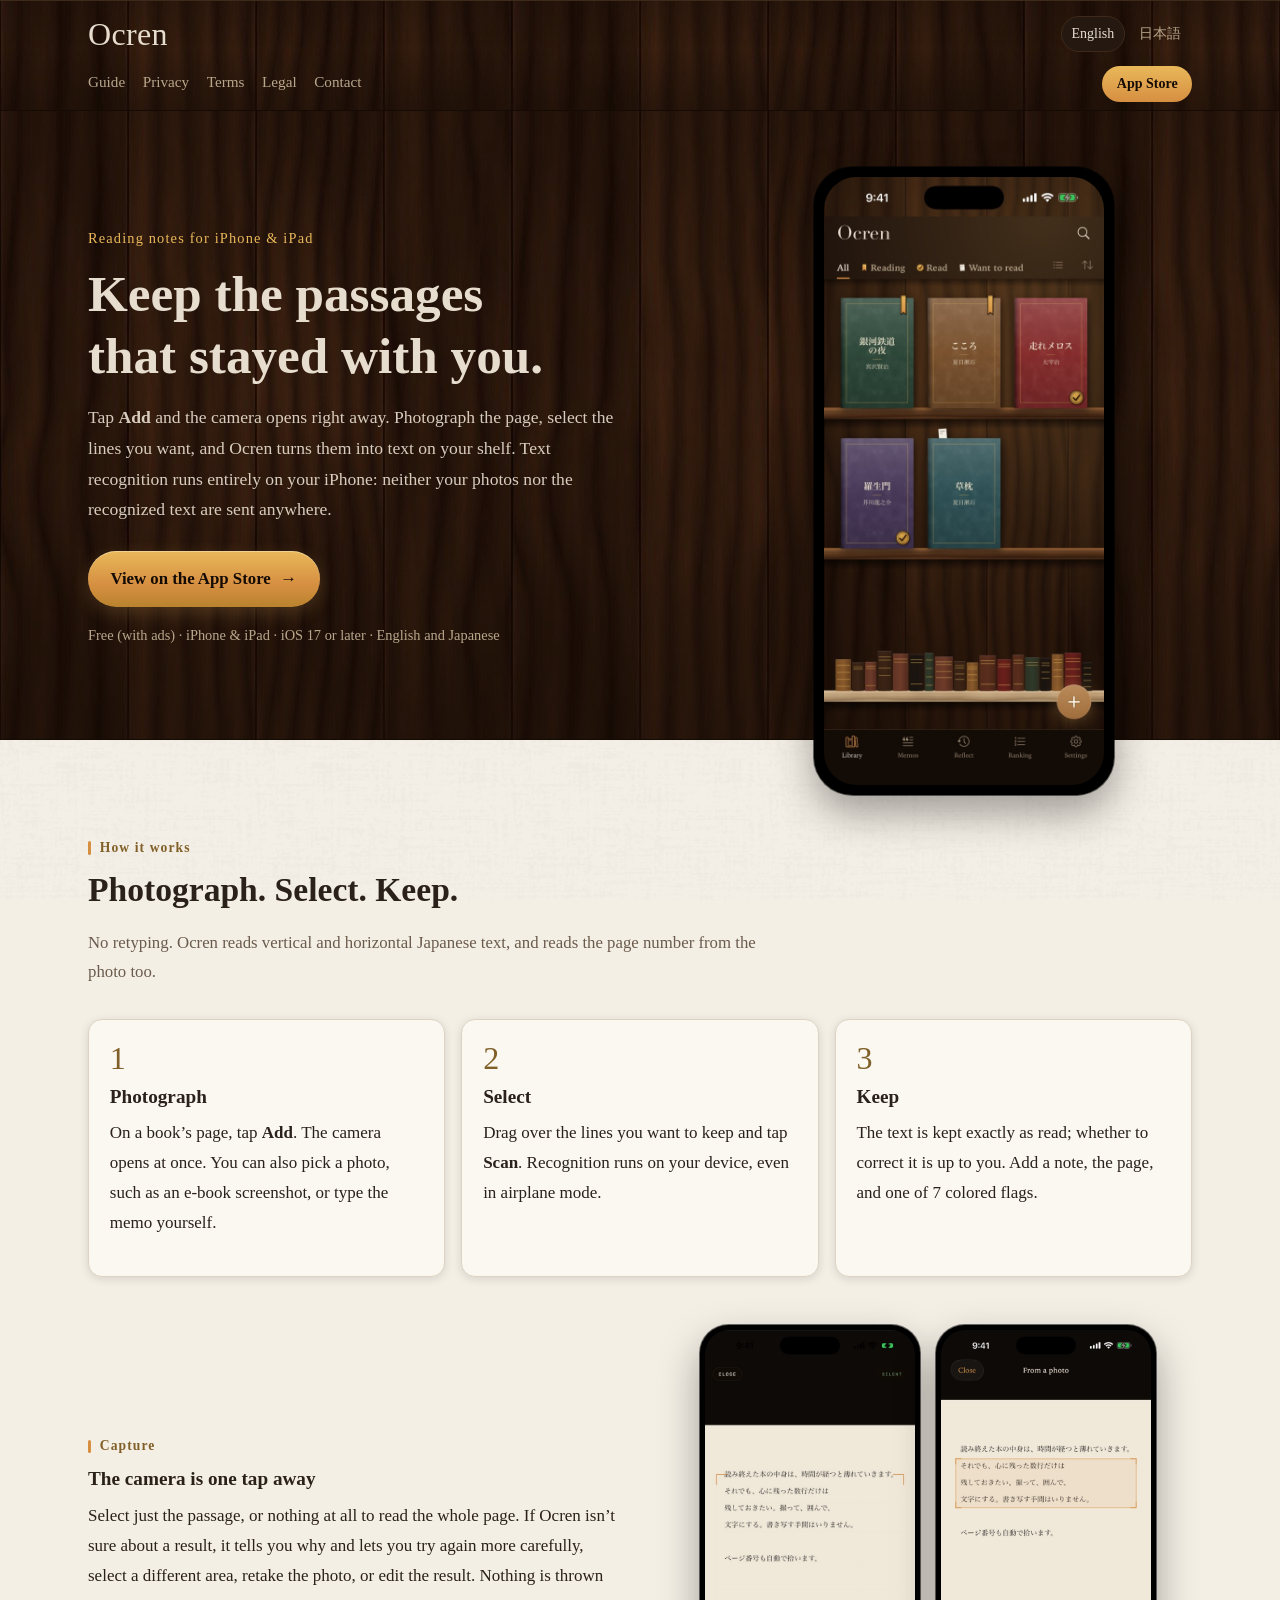
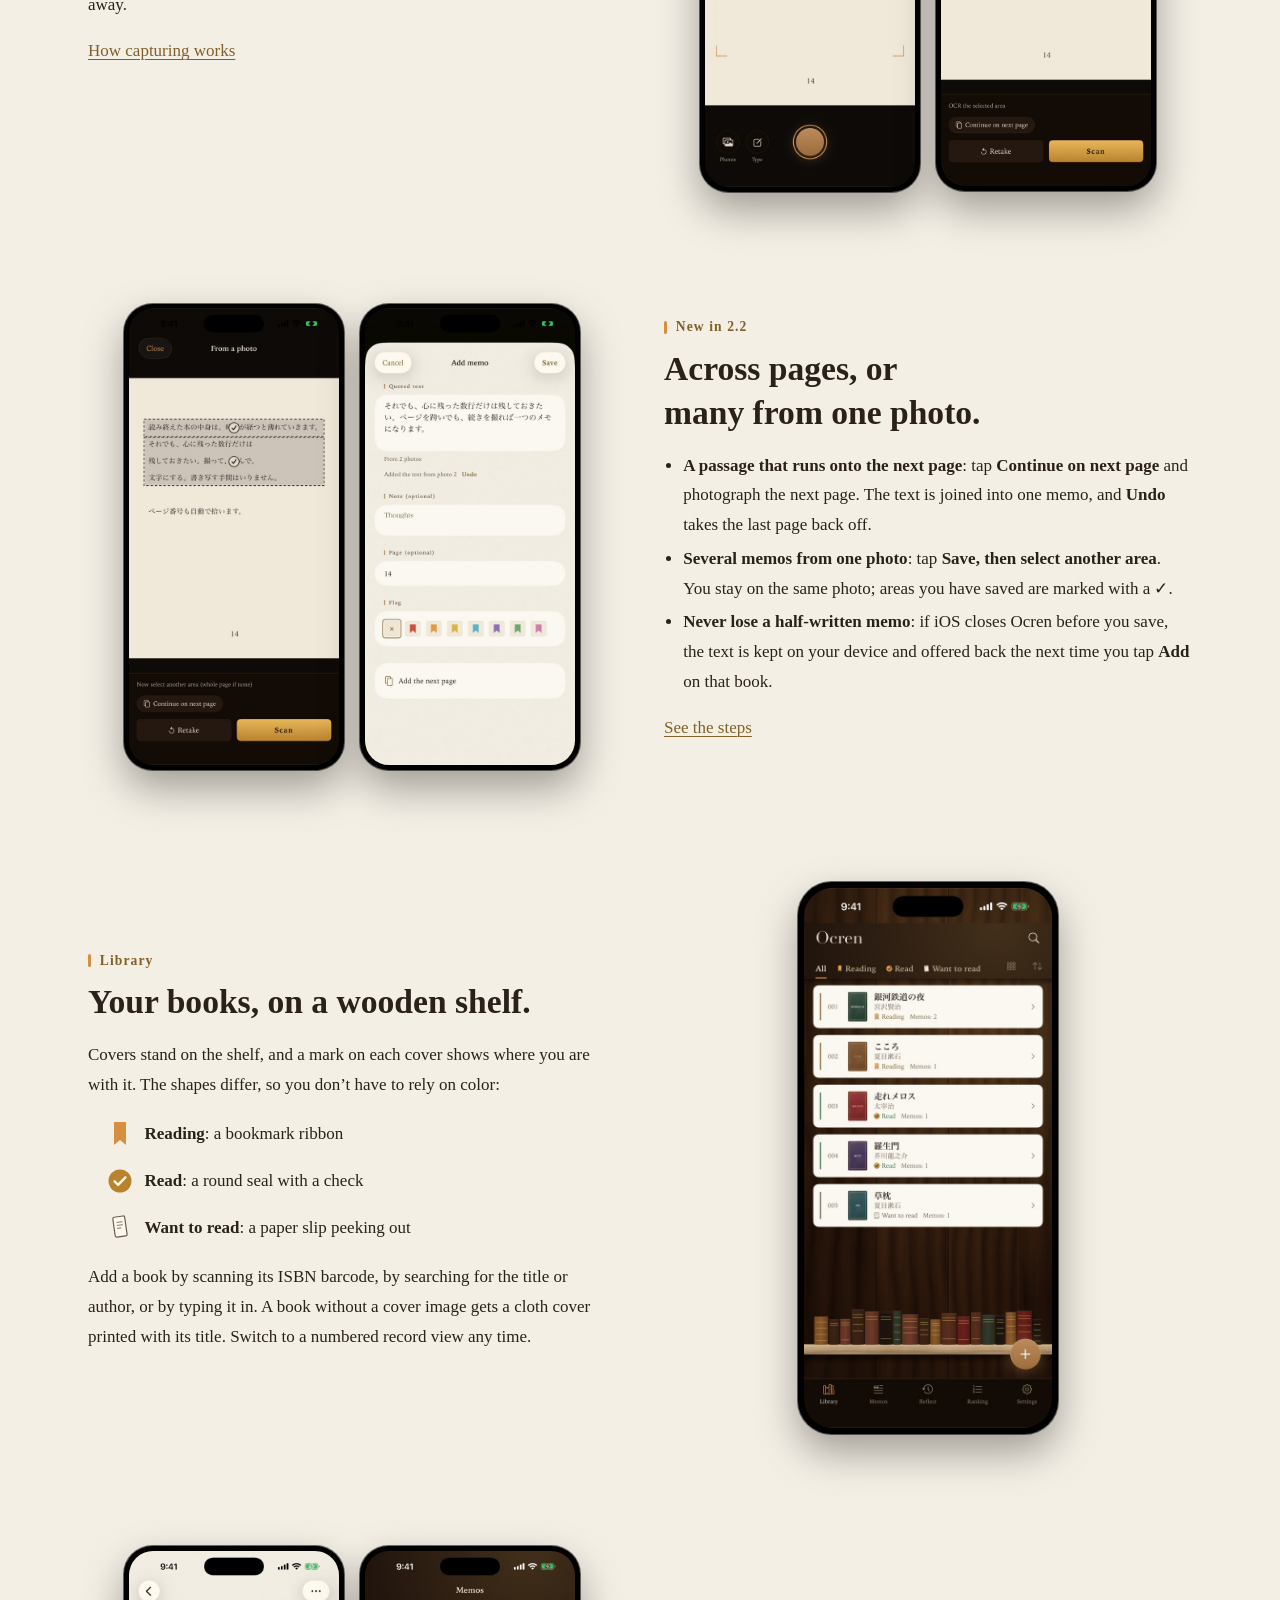
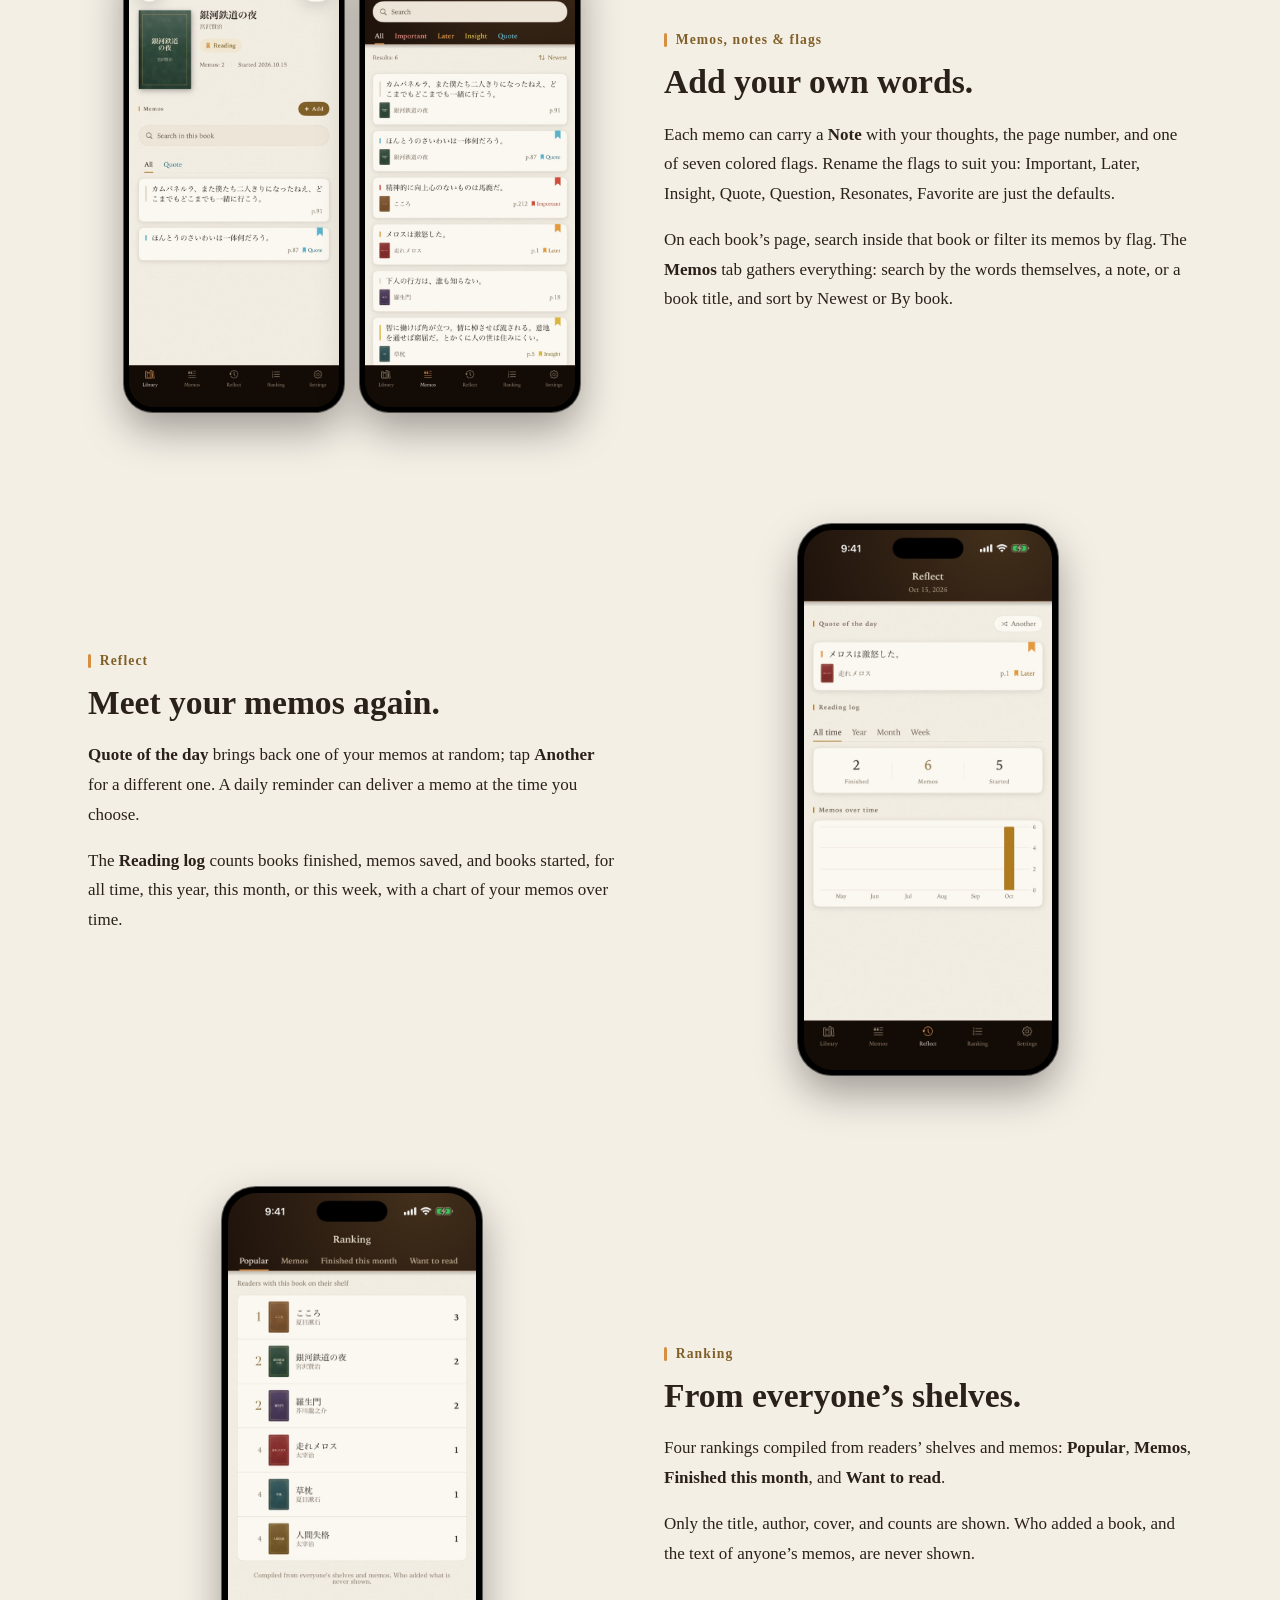
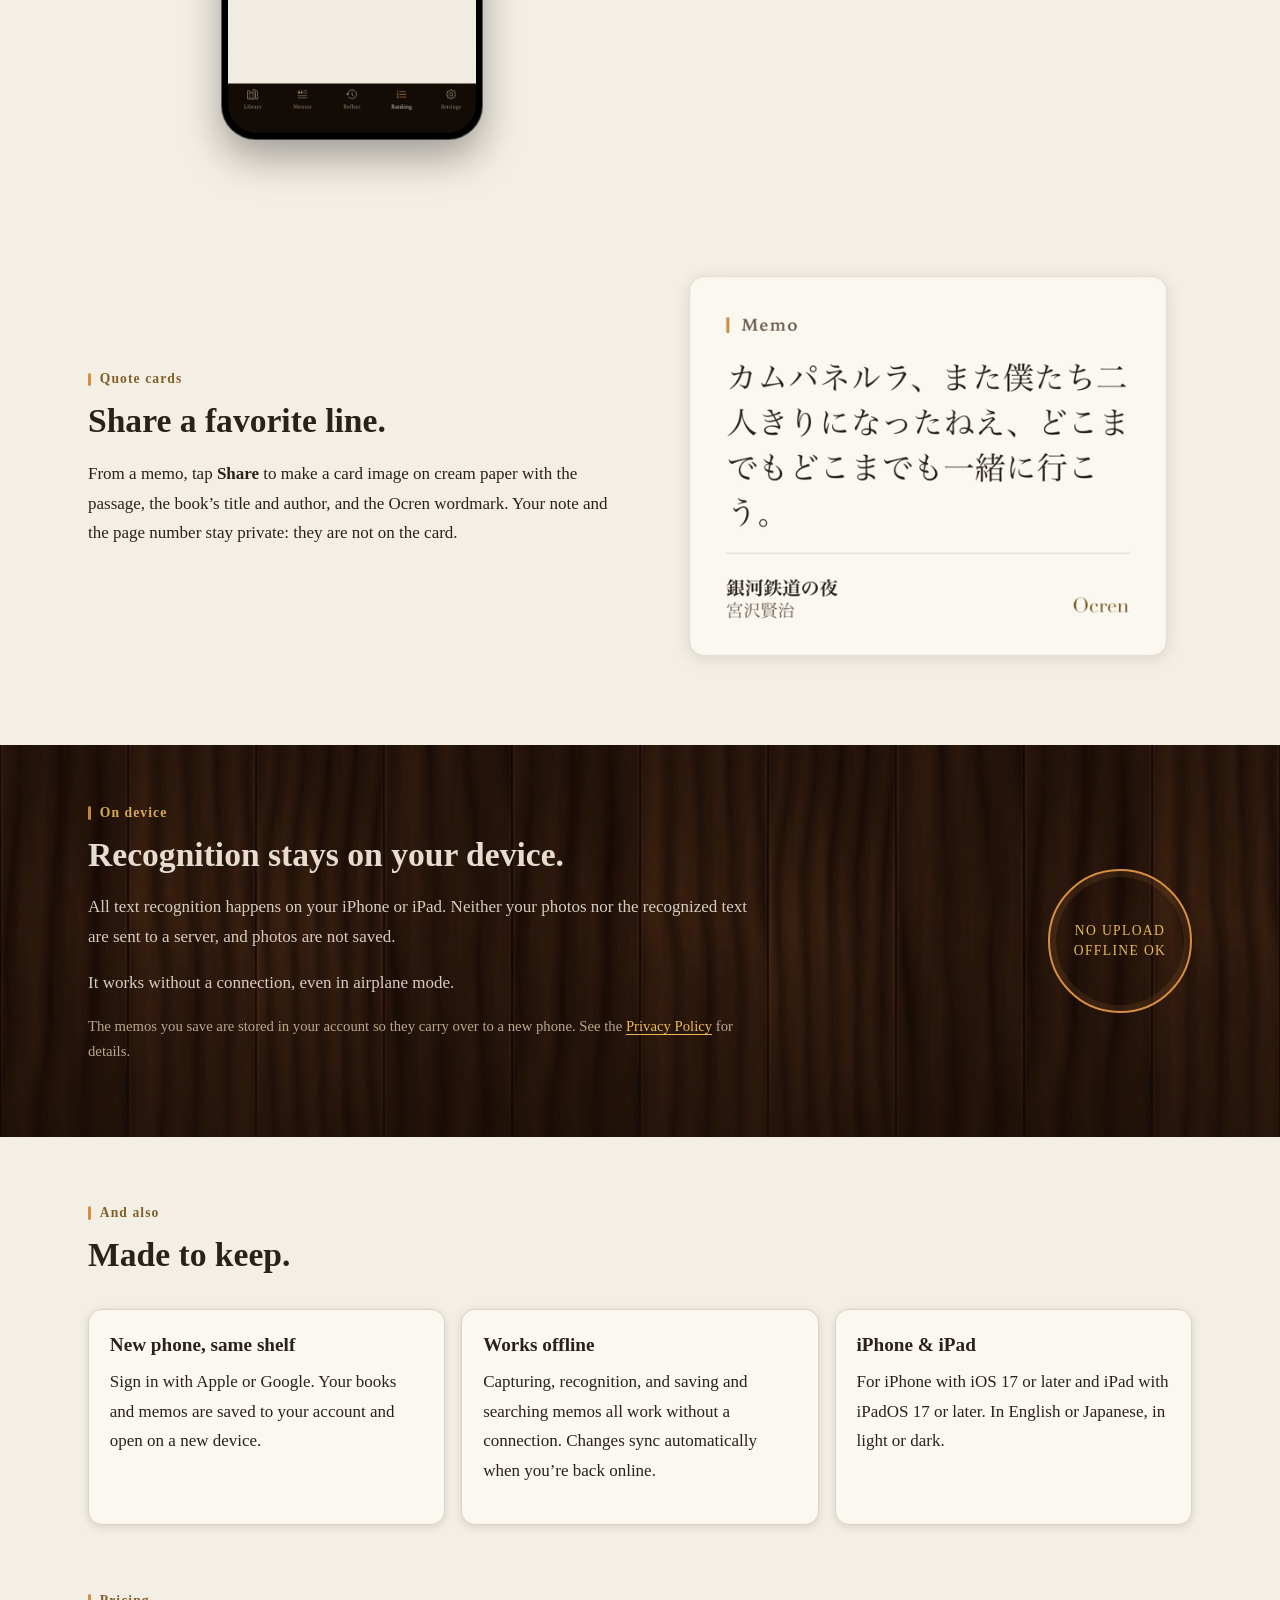
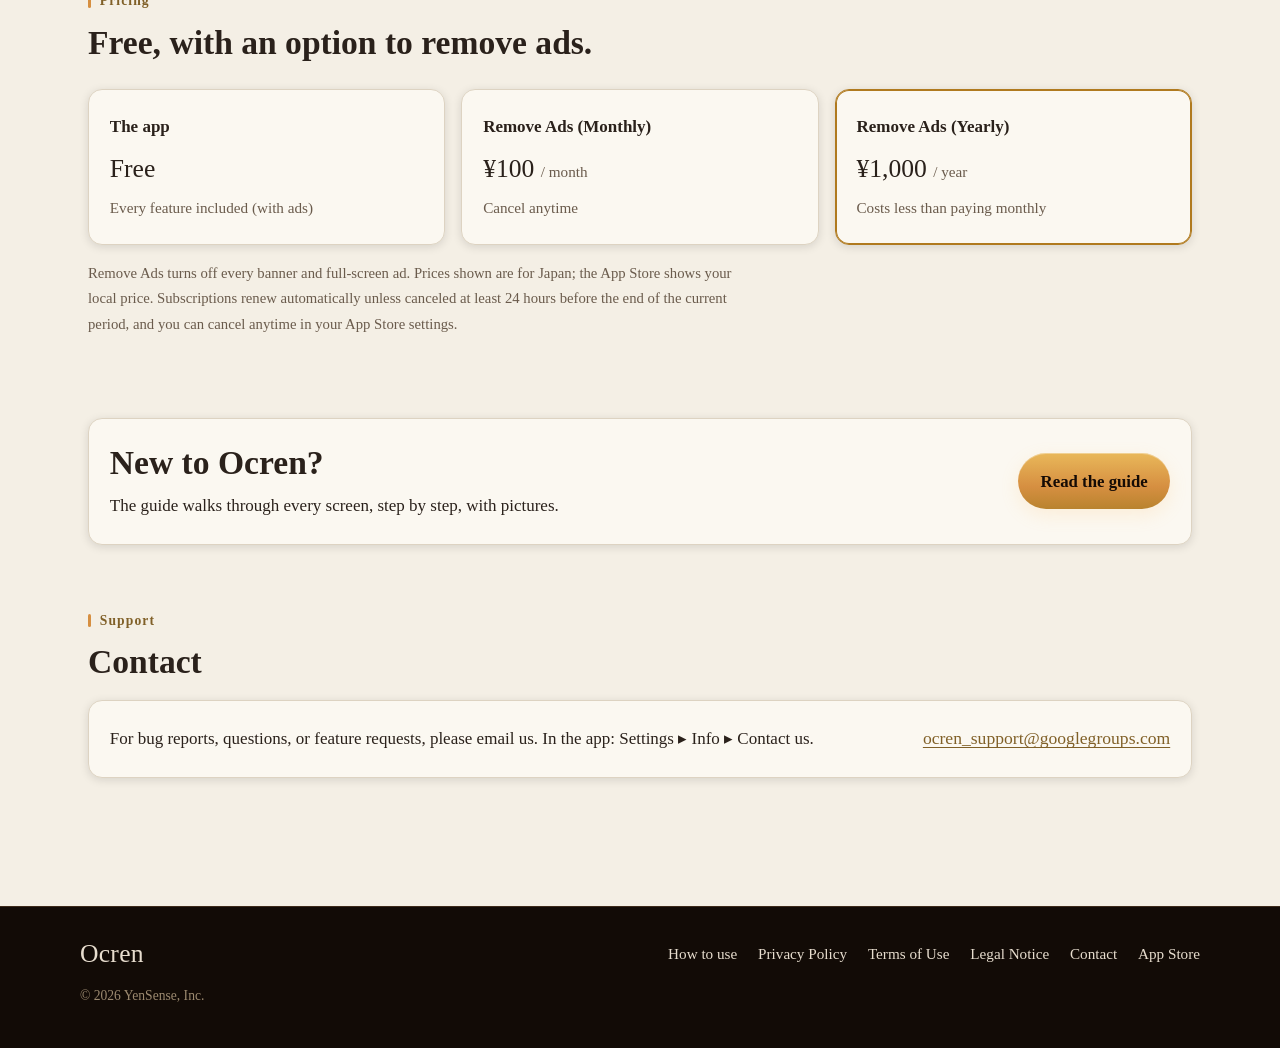
==== index.html @ bb21ee8e "Ocren のサポートサイト（ocren.info）を公開" ====
<!doctype html>
<html lang="en">
<head>
<meta charset="utf-8">
<meta name="viewport" content="width=device-width, initial-scale=1">
<title>Ocren — Keep the passages that stayed with you</title>
<meta name="description" content="Photograph a page and select the lines you want to keep. Ocren turns vertical or horizontal Japanese text into memos on your own wooden bookshelf. Text recognition runs entirely on your iPhone.">
<link rel="canonical" href="https://ocren.info/">
<link rel="alternate" hreflang="en" href="https://ocren.info/">
<link rel="alternate" hreflang="ja" href="https://ocren.info/ja/">
<link rel="alternate" hreflang="x-default" href="https://ocren.info/">
<meta name="theme-color" content="#1F130C">
<meta property="og:type" content="website">
<meta property="og:site_name" content="Ocren">
<meta property="og:title" content="Ocren — Keep the passages that stayed with you">
<meta property="og:description" content="Photograph a page and select the lines you want to keep. Ocren turns vertical or horizontal Japanese text into memos on your own wooden bookshelf. Text recognition runs entirely on your iPhone.">
<meta property="og:url" content="https://ocren.info/">
<meta property="og:image" content="https://ocren.info/assets/og-en.jpg">
<meta property="og:image:width" content="1200">
<meta property="og:image:height" content="630">
<meta property="og:image:alt" content="Ocren: a wooden bookshelf of books and a memo captured from a photographed page">
<meta property="og:locale" content="en_US">
<meta property="og:locale:alternate" content="ja_JP">
<meta name="twitter:card" content="summary_large_image">
<meta name="apple-itunes-app" content="app-id=6767999443">
<link rel="icon" href="favicon.ico" sizes="32x32">
<link rel="icon" href="assets/icon-192.png" type="image/png" sizes="192x192">
<link rel="apple-touch-icon" href="apple-touch-icon.png">
<link rel="stylesheet" href="assets/site.css">
</head>
<body>
<a class="skip" href="#main">Skip to content</a>
<header class="site-head wood">
  <div class="inner">
    <div class="head-row">
      <a class="wordmark" href="./" aria-current="page">Ocren</a>
      <nav class="lang" aria-label="Language"><a class="en" href="./" hreflang="en" lang="en" aria-current="page">English</a><a class="ja" href="ja/" hreflang="ja" lang="ja">日本語</a></nav>
    </div>
    <nav class="primary-nav" aria-label="Main">
      <ul><li><a href="guide/">Guide</a></li><li><a href="privacy/">Privacy</a></li><li><a href="terms/">Terms</a></li><li><a href="legal/">Legal</a></li><li><a href="#contact">Contact</a></li><li class="store-item"><a href="https://apps.apple.com/app/id6767999443">App Store</a></li></ul>
    </nav>
  </div>
</header>
<main id="main">
<section class="hero wood" aria-labelledby="hero-title">
  <div class="inner">
    <div>
      <p class="eyebrow">Reading notes for iPhone &amp; iPad</p>
      <h1 id="hero-title">Keep the passages that stayed with you.</h1>
      <p class="lead">Tap <strong>Add</strong> and the camera opens right away. Photograph the page, select the lines you want, and Ocren turns them into text on your shelf. Text recognition runs entirely on your iPhone: neither your photos nor the recognized text are sent anywhere.</p>
      <a class="btn-store" href="https://apps.apple.com/app/id6767999443">View on the App Store <span class="arrow" aria-hidden="true">&rarr;</span></a>
      <p class="meta">Free (with ads) · iPhone &amp; iPad · iOS 17 or later · English and Japanese</p>
    </div>
    <div class="visual"><div class="phone"><img src="img/en/library.jpg" width="600" height="1303" alt="The Library tab: book covers standing on a wooden shelf, each with a mark for Reading, Read, or Want to read" decoding="async"></div></div>
  </div>
</section>

<section class="section" aria-labelledby="how">
  <p class="heading-label">How it works</p>
  <h2 id="how">Photograph. Select. Keep.</h2>
  <p class="intro">No retyping. Ocren reads vertical and horizontal Japanese text, and reads the page number from the photo too.</p>
  <ol class="steps">
    <li class="card"><p class="num" aria-hidden="true">1</p><h3>Photograph</h3><p>On a book’s page, tap <strong>Add</strong>. The camera opens at once. You can also pick a photo, such as an e-book screenshot, or type the memo yourself.</p></li>
    <li class="card"><p class="num" aria-hidden="true">2</p><h3>Select</h3><p>Drag over the lines you want to keep and tap <strong>Scan</strong>. Recognition runs on your device, even in airplane mode.</p></li>
    <li class="card"><p class="num" aria-hidden="true">3</p><h3>Keep</h3><p>The text is kept exactly as read; whether to correct it is up to you. Add a note, the page, and one of 7 colored flags.</p></li>
  </ol>
  <div class="feature">
    <div class="text">
      <p class="heading-label">Capture</p>
      <h3>The camera is one tap away</h3>
      <p>Select just the passage, or nothing at all to read the whole page. If Ocren isn’t sure about a result, it tells you why and lets you try again more carefully, select a different area, retake the photo, or edit the result. Nothing is thrown away.</p>
      <p><a href="guide/#capture">How capturing works</a></p>
    </div>
    <div class="figure pair"><figure><div class="phone"><img src="img/en/camera.jpg" width="520" height="1130" alt="The camera screen with a book page in the viewfinder, and the Photos and Type buttons next to the shutter" loading="lazy" decoding="async"></div></figure><figure><div class="phone"><img src="img/en/capture.jpg" width="600" height="1303" alt="The selection screen: three lines of the page are framed, with Continue on next page, Retake, and Scan below" loading="lazy" decoding="async"></div></figure></div>
  </div>
</section>

<section class="section" aria-labelledby="new22">
  <div class="feature flip">
    <div class="text">
      <p class="heading-label">New in 2.2</p>
      <h2 id="new22">Across pages, or many from one photo.</h2>
      <ul>
        <li><strong>A passage that runs onto the next page</strong>: tap <strong>Continue on next page</strong> and photograph the next page. The text is joined into one memo, and <strong>Undo</strong> takes the last page back off.</li>
        <li><strong>Several memos from one photo</strong>: tap <strong>Save, then select another area</strong>. You stay on the same photo; areas you have saved are marked with a ✓.</li>
        <li><strong>Never lose a half-written memo</strong>: if iOS closes Ocren before you save, the text is kept on your device and offered back the next time you tap <strong>Add</strong> on that book.</li>
      </ul>
      <p><a href="guide/#next-page">See the steps</a></p>
    </div>
    <div class="figure pair"><figure><div class="phone"><img src="img/en/saved.jpg" width="520" height="1130" alt="The same photo after saving two memos: each saved area has a dotted frame and a check mark" loading="lazy" decoding="async"></div></figure><figure><div class="phone"><img src="img/en/pages.jpg" width="520" height="1130" alt="The memo form after adding a second page: From 2 photos, Added the text from photo 2, Undo" loading="lazy" decoding="async"></div></figure></div>
  </div>
</section>

<section class="section" aria-labelledby="shelf">
  <div class="feature">
    <div class="text">
      <p class="heading-label">Library</p>
      <h2 id="shelf">Your books, on a wooden shelf.</h2>
      <p>Covers stand on the shelf, and a mark on each cover shows where you are with it. The shapes differ, so you don’t have to rely on color:</p>
      <ul class="marks">
        <li><svg class="mark" viewBox="0 0 20 26" aria-hidden="true"><path d="M4 1h12v23l-6-5-6 5z" fill="#D68F41"/></svg><span><strong>Reading</strong>: a bookmark ribbon</span></li>
        <li><svg class="mark" viewBox="0 0 26 26" aria-hidden="true"><circle cx="13" cy="13" r="11.5" fill="#B9832E"/><path d="M7.6 13.4l3.5 3.5 7.3-7.5" stroke="#FFF7E8" stroke-width="2.4" fill="none" stroke-linecap="round" stroke-linejoin="round"/></svg><span><strong>Read</strong>: a round seal with a check</span></li>
        <li><svg class="mark" viewBox="0 0 22 26" aria-hidden="true"><g transform="rotate(-8 11 13)"><rect x="5" y="2.5" width="12" height="20" rx="1.5" fill="#FBF8F1" stroke="#6A5B4C" stroke-width="1.2"/><path d="M8 8h6M8 11h6M8 14h4" stroke="#9C8A70" stroke-width="1.1"/></g></svg><span><strong>Want to read</strong>: a paper slip peeking out</span></li>
      </ul>
      <p>Add a book by scanning its ISBN barcode, by searching for the title or author, or by typing it in. A book without a cover image gets a cloth cover printed with its title. Switch to a numbered record view any time.</p>
    </div>
    <div class="figure"><figure><div class="phone"><img src="img/en/library-list.jpg" width="520" height="1130" alt="The Library in record view: numbered cards with title, author, status, and number of memos" loading="lazy" decoding="async"></div></figure></div>
  </div>
</section>

<section class="section" aria-labelledby="notes">
  <div class="feature flip">
    <div class="text">
      <p class="heading-label">Memos, notes &amp; flags</p>
      <h2 id="notes">Add your own words.</h2>
      <p>Each memo can carry a <strong>Note</strong> with your thoughts, the page number, and one of seven colored flags. Rename the flags to suit you: Important, Later, Insight, Quote, Question, Resonates, Favorite are just the defaults.</p>
      <p>On each book’s page, search inside that book or filter its memos by flag. The <strong>Memos</strong> tab gathers everything: search by the words themselves, a note, or a book title, and sort by Newest or By book.</p>
    </div>
    <div class="figure pair"><figure><div class="phone"><img src="img/en/book.jpg" width="600" height="1303" alt="A book’s page: the cover, the Reading status, the Add button, a search field, and two memos" loading="lazy" decoding="async"></div></figure><figure><div class="phone"><img src="img/en/memos.jpg" width="600" height="1303" alt="The Memos tab: memos from several books with page numbers and flags" loading="lazy" decoding="async"></div></figure></div>
  </div>
</section>

<section class="section" aria-labelledby="reflect">
  <div class="feature">
    <div class="text">
      <p class="heading-label">Reflect</p>
      <h2 id="reflect">Meet your memos again.</h2>
      <p><strong>Quote of the day</strong> brings back one of your memos at random; tap <strong>Another</strong> for a different one. A daily reminder can deliver a memo at the time you choose.</p>
      <p>The <strong>Reading log</strong> counts books finished, memos saved, and books started, for all time, this year, this month, or this week, with a chart of your memos over time.</p>
    </div>
    <div class="figure"><figure><div class="phone"><img src="img/en/today.jpg" width="600" height="1303" alt="The Reflect tab: Quote of the day, the Reading log with All time, Year, Month and Week, and a bar chart" loading="lazy" decoding="async"></div></figure></div>
  </div>
</section>

<section class="section" aria-labelledby="ranking">
  <div class="feature flip">
    <div class="text">
      <p class="heading-label">Ranking</p>
      <h2 id="ranking">From everyone’s shelves.</h2>
      <p>Four rankings compiled from readers’ shelves and memos: <strong>Popular</strong>, <strong>Memos</strong>, <strong>Finished this month</strong>, and <strong>Want to read</strong>.</p>
      <p>Only the title, author, cover, and counts are shown. Who added a book, and the text of anyone’s memos, are never shown.</p>
    </div>
    <div class="figure"><figure><div class="phone"><img src="img/en/ranking.jpg" width="600" height="1303" alt="The Ranking tab: books ranked by the number of readers who have them on their shelf" loading="lazy" decoding="async"></div></figure></div>
  </div>
</section>

<section class="section" aria-labelledby="share">
  <div class="feature">
    <div class="text">
      <p class="heading-label">Quote cards</p>
      <h2 id="share">Share a favorite line.</h2>
      <p>From a memo, tap <strong>Share</strong> to make a card image on cream paper with the passage, the book’s title and author, and the Ocren wordmark. Your note and the page number stay private: they are not on the card.</p>
    </div>
    <div class="figure"><figure><div class="plain"><img src="img/en/sharecard.jpg" width="600" height="489" alt="A quote card: a passage from Night on the Galactic Railroad in Japanese, with the title, the author, and the Ocren wordmark" loading="lazy" decoding="async"></div></figure></div>
  </div>
</section>

<section class="privacy-band wood" aria-labelledby="ondevice">
  <div class="inner">
    <div>
      <p class="heading-label">On device</p>
      <h2 id="ondevice">Recognition stays on your device.</h2>
      <p>All text recognition happens on your iPhone or iPad. Neither your photos nor the recognized text are sent to a server, and photos are not saved.</p>
      <p>It works without a connection, even in airplane mode.</p>
      <p class="fine">The memos you save are stored in your account so they carry over to a new phone. See the <a href="privacy/">Privacy Policy</a> for details.</p>
    </div>
    <div class="seal" aria-hidden="true">NO UPLOAD<br>OFFLINE OK</div>
  </div>
</section>

<section class="section" aria-labelledby="more">
  <p class="heading-label">And also</p>
  <h2 id="more">Made to keep.</h2>
  <div class="grid-3">
    <div class="card"><h3>New phone, same shelf</h3><p>Sign in with Apple or Google. Your books and memos are saved to your account and open on a new device.</p></div>
    <div class="card"><h3>Works offline</h3><p>Capturing, recognition, and saving and searching memos all work without a connection. Changes sync automatically when you’re back online.</p></div>
    <div class="card"><h3>iPhone &amp; iPad</h3><p>For iPhone with iOS 17 or later and iPad with iPadOS 17 or later. In English or Japanese, in light or dark.</p></div>
  </div>
</section>

<section class="section" aria-labelledby="pricing">
  <p class="heading-label">Pricing</p>
  <h2 id="pricing">Free, with an option to remove ads.</h2>
  <div class="plans">
    <div class="card plan"><p class="name">The app</p><p class="price">Free</p><p class="sub">Every feature included (with ads)</p></div>
    <div class="card plan"><p class="name">Remove Ads (Monthly)</p><p class="price">¥100 <small>/ month</small></p><p class="sub">Cancel anytime</p></div>
    <div class="card plan best"><p class="name">Remove Ads (Yearly)</p><p class="price">¥1,000 <small>/ year</small></p><p class="sub">Costs less than paying monthly</p></div>
  </div>
  <p class="note">Remove Ads turns off every banner and full-screen ad. Prices shown are for Japan; the App Store shows your local price. Subscriptions renew automatically unless canceled at least 24 hours before the end of the current period, and you can cancel anytime in your App Store settings.</p>
</section>

<section class="section" aria-labelledby="guide-cta">
  <div class="card contact-box">
    <div>
      <h2 id="guide-cta" style="margin-bottom:.4rem">New to Ocren?</h2>
      <p>The guide walks through every screen, step by step, with pictures.</p>
    </div>
    <a class="btn-store" href="guide/">Read the guide</a>
  </div>
</section>

<section class="section" id="contact" aria-labelledby="contact-title">
  <p class="heading-label">Support</p>
  <h2 id="contact-title">Contact</h2>
  <div class="card contact-box">
    <p>For bug reports, questions, or feature requests, please email us. In the app: Settings ▸ Info ▸ Contact us.</p>
    <a class="mail" href="mailto:ocren_support@googlegroups.com">ocren_support@googlegroups.com</a>
  </div>
</section>
</main>

<footer class="site-foot">
  <div class="inner">
    <a class="wordmark" href="./">Ocren</a>
    <nav aria-label="Site"><ul><li><a href="guide/">How to use</a></li><li><a href="privacy/">Privacy Policy</a></li><li><a href="terms/">Terms of Use</a></li><li><a href="legal/">Legal Notice</a></li><li><a href="mailto:ocren_support@googlegroups.com">Contact</a></li><li><a href="https://apps.apple.com/app/id6767999443">App Store</a></li></ul></nav>
    <p class="copy">&copy; 2026 YenSense, Inc.</p>
  </div>
</footer>
</body>
</html>
---- assets/site.css ----
/* Ocren — https://ocren.info
   The app's "Shosai" look: a walnut wood band on top, cream paper below.
   Colours match the app's Shosai theme
   (Wood / OnWood / Amber are fixed; Paper follows light/dark).
   System fonts only: Didot for the wordmark, Iowan Old Style (en) and
   Hiragino Mincho (ja) for text, with fallbacks for other platforms. */

:root {
  /* WOOD (fixed) */
  --wood-deep: #150B05;
  --wood-wall: #2E1B10;
  --wood-header: #1F130C;
  --wood-bar: #120B06;
  --wood-rule: #3D2A1A;
  --wood-field: #241810;
  --on-wood: #E7DDCE;
  --on-wood-2: #B9A78C;
  --on-wood-3: #9C8A70;
  --amber: #D68F41;
  --amber-bright: #E9B85A;
  --amber-deep: #B9832E;
  --on-amber: #150B05;

  /* PAPER (light) */
  --ground: #F4EFE5;
  --card: #FBF8F1;
  --card-pressed: #F0E9DC;
  --rule: #DDD3C2;
  --field: #ECE5D8;
  --ink: #2A211B;
  --ink-2: #6A5B4C;
  --ink-3: #776957;
  --brass-ink: #806028;
  --brass: #B07A1F;
  --brass-soft: #F1E6CF;
  --on-brass: #FFF9EE;
  --signal: #387043;
  --alert: #A8382C;
  --shadow: rgba(0, 0, 0, .12);
  --grain-opacity: .06;

  /* Type */
  --wordmark: Didot, "Bodoni 72", "Bodoni MT", "Bodoni Moda", "Libre Bodoni", "Playfair Display", Georgia, serif;
  --mincho: "Hiragino Mincho ProN", "Hiragino Mincho Pro", "Yu Mincho", YuMincho, "Noto Serif JP", "Noto Serif CJK JP", "Source Han Serif JP", serif;
  --serif: "Iowan Old Style", "Palatino Linotype", Palatino, Georgia, var(--mincho);
  --mono: ui-monospace, "SF Mono", Menlo, Consolas, monospace;

  --measure: 42rem;
  --page: 72rem;
  --radius: 14px;
  color-scheme: light dark;
}

:lang(ja) { --serif: var(--mincho); }

@media (prefers-color-scheme: dark) {
  :root {
    --ground: #1B1410;
    --card: #241C16;
    --card-pressed: #2C231C;
    --rule: #3A2E24;
    --field: #2A211A;
    --ink: #EFE5D2;
    --ink-2: #B6A58D;
    --ink-3: #948470;
    --brass-ink: #E0AC4A;
    --brass: #D9A441;
    --brass-soft: #3A2C18;
    --on-brass: #1B1208;
    --signal: #7FC08A;
    --alert: #E4746A;
    --shadow: rgba(0, 0, 0, .5);
    --grain-opacity: .04;
  }
}

*, *::before, *::after { box-sizing: border-box; }

html { -webkit-text-size-adjust: 100%; text-size-adjust: 100%; scroll-padding-top: 1rem; }

body {
  margin: 0;
  background: var(--ground);
  color: var(--ink);
  font-family: var(--serif);
  font-size: 1.0625rem;
  line-height: 1.75;
  overflow-wrap: break-word;
  position: relative;
}
:lang(ja) body, body:lang(ja) { line-height: 1.9; font-size: 1rem; }

/* paper tooth, as in the app (PaperGrain at 6 %) */
body::before {
  content: "";
  position: fixed;
  inset: 0;
  background: url("grain.jpg") repeat;
  background-size: 256px 256px;
  opacity: var(--grain-opacity);
  pointer-events: none;
  z-index: 0;
}
body > * { position: relative; z-index: 1; }

img { max-width: 100%; height: auto; display: block; }
figure { margin: 0; min-width: 0; }

a { color: var(--brass-ink); text-underline-offset: .18em; text-decoration-thickness: 1px; }
a:hover { text-decoration-thickness: 2px; }

:focus-visible {
  /* brass ink on paper (5:1 light, 8:1 dark); amber on the wood below */
  outline: 3px solid var(--brass-ink);
  outline-offset: 3px;
  border-radius: 4px;
}
.wood :focus-visible, .site-foot :focus-visible, .skip:focus-visible { outline-color: var(--amber); }

.skip {
  position: absolute; left: 1rem; top: -4rem; z-index: 10;
  background: var(--amber); color: var(--on-amber); padding: .5rem .9rem; border-radius: 8px;
  font-weight: 700; text-decoration: none;
}
.skip:focus { top: 1rem; }

.visually-hidden {
  position: absolute !important; width: 1px; height: 1px; overflow: hidden;
  clip: rect(0 0 0 0); white-space: nowrap;
}

/* ---------- WOOD: header band ---------- */

.wood {
  background-color: var(--wood-wall);
  background-image:
    linear-gradient(180deg, rgba(21, 11, 5, .25), rgba(21, 11, 5, 0) 45%, rgba(21, 11, 5, .45)),
    url("wood.jpg");
  background-size: auto, 512px 512px;
  color: var(--on-wood);
}
.wood a { color: var(--on-wood); }

.site-head { border-bottom: 1px solid var(--wood-deep); box-shadow: 0 1px 0 var(--wood-rule) inset; }
.site-head .inner {
  max-width: var(--page);
  margin: 0 auto;
  padding: .9rem 1rem .25rem;
}
.head-row {
  display: flex; align-items: center; justify-content: space-between; gap: 1rem;
}

.wordmark {
  font-family: var(--wordmark);
  font-size: 2rem;
  line-height: 1;
  letter-spacing: .01em;
  font-weight: 400;
  text-decoration: none;
  color: var(--on-wood);
}
.wordmark:hover { color: #fff; }

.lang {
  display: flex; gap: .25rem;
  font-size: .875rem;
  font-family: var(--serif);
}
.lang a {
  text-decoration: none;
  color: var(--on-wood-2);
  padding: .3rem .6rem;
  border-radius: 999px;
  border: 1px solid transparent;
  white-space: nowrap;
}
.lang a:hover { color: var(--on-wood); border-color: var(--wood-rule); }
.lang a[aria-current="page"] {
  color: var(--on-wood);
  background: var(--wood-field);
  border-color: var(--wood-rule);
}
.lang .ja { font-family: var(--mincho); }
.lang .en { font-family: "Iowan Old Style", "Palatino Linotype", Palatino, Georgia, serif; }

.primary-nav ul {
  list-style: none; margin: .6rem 0 0; padding: 0;
  display: flex; flex-wrap: wrap; align-items: center; gap: .1rem 1.1rem;
}
.primary-nav a {
  display: inline-block;
  padding: .45rem 0 .55rem;
  font-size: .95rem;
  color: var(--on-wood-2);
  text-decoration: none;
  border-bottom: 2px solid transparent;
}
.primary-nav a:hover { color: var(--on-wood); }
.primary-nav a[aria-current="page"] { color: var(--on-wood); border-bottom-color: var(--amber); }
.primary-nav .store-item { margin-left: auto; }
.primary-nav .store-item a {
  color: var(--on-amber); border: 0; padding: .35rem .9rem; border-radius: 999px;
  background: linear-gradient(180deg, var(--amber-bright), var(--amber));
  font-weight: 700; font-size: .875rem;
}
.primary-nav .store-item a:hover { filter: brightness(1.05); color: var(--on-amber); }

/* ---------- Buttons ---------- */

.btn-store {
  display: inline-flex; align-items: center; gap: .6rem;
  padding: .85rem 1.4rem;
  border-radius: 999px;
  background: linear-gradient(180deg, var(--amber-bright), var(--amber) 60%, var(--amber-deep));
  color: var(--on-amber) !important;
  font-weight: 700;
  font-size: 1.05rem;
  text-decoration: none;
  box-shadow: 0 6px 18px rgba(255, 196, 107, .18), 0 1px 0 rgba(255, 255, 255, .35) inset;
}
.btn-store:hover { filter: brightness(1.05); }
.btn-store .arrow { font-family: var(--serif); }

/* ---------- Hero (wood, like the Library shelf) ---------- */

/* the phone stands on the wood and overlaps the paper below; clip only sideways */
.hero { border-bottom: 1px solid var(--wood-deep); overflow-x: clip; }
.hero .inner {
  max-width: var(--page); margin: 0 auto;
  padding: 2.5rem 1rem 0;
  display: grid; gap: 2rem;
  grid-template-columns: minmax(0, 1fr);
}
.hero .eyebrow { color: var(--amber-bright); font-size: .9rem; letter-spacing: .08em; margin: 0 0 .75rem; }
.hero h1 {
  font-family: var(--serif);
  font-weight: 600;
  font-size: clamp(2rem, 6vw, 3.2rem);
  line-height: 1.2;
  margin: 0 0 1rem;
  color: var(--on-wood);
  text-wrap: balance;
}
:lang(ja) .hero h1 { font-weight: 600; line-height: 1.4; font-size: clamp(1.8rem, 5.4vw, 2.8rem); }
.hero .lead { color: var(--on-wood); opacity: .92; font-size: 1.1rem; max-width: 34rem; margin: 0 0 1.6rem; }
.hero .meta { color: var(--on-wood-2); font-size: .9rem; margin: 1rem 0 0; }
.hero .visual { display: flex; justify-content: center; align-items: flex-end; }
.hero .visual .phone { width: min(300px, 78vw); margin-bottom: -5rem; }
.hero { padding-bottom: 2rem; }

/* ---------- Phone frame ---------- */

.phone {
  border-radius: 13% / 6%;
  overflow: hidden;
  background: #000;
  padding: 2.2%;
  box-shadow: 0 0 0 1px rgba(0, 0, 0, .55), 0 18px 40px rgba(0, 0, 0, .35);
}
.phone img { border-radius: 11.5% / 5.3%; width: 100%; }
.plain img { border-radius: 12px; }
.shot {
  border-radius: 12px; overflow: hidden;
  border: 1px solid var(--rule);
  box-shadow: 0 6px 18px var(--shadow);
  background: var(--card);
}

/* ---------- Page sections (paper) ---------- */

main { display: block; }
.section {
  max-width: var(--page);
  margin: 0 auto;
  padding: 4rem 1rem 0;
}
.section:last-child { padding-bottom: 4rem; }
.hero + .section { padding-top: 6rem; }

.heading-label {
  display: flex; align-items: center; gap: .55rem;
  font-size: .85rem; letter-spacing: .08em;
  color: var(--brass-ink);
  margin: 0 0 .5rem;
  font-weight: 600;
}
.heading-label::before {
  content: ""; width: 3px; height: 1em; background: var(--amber); border-radius: 2px;
}

h2 { font-size: clamp(1.55rem, 3.6vw, 2.1rem); line-height: 1.3; margin: 0 0 1rem; font-weight: 600; text-wrap: balance; }
h3 { font-size: 1.2rem; line-height: 1.4; margin: 0 0 .5rem; font-weight: 600; }
p { margin: 0 0 1rem; }
.intro { color: var(--ink-2); max-width: var(--measure); font-size: 1.05rem; }

.card {
  background: var(--card);
  border: 1px solid var(--rule);
  border-radius: var(--radius);
  box-shadow: 0 2px 10px var(--shadow);
  padding: 1.4rem 1.3rem;
}

.steps {
  list-style: none; padding: 0; margin: 2rem 0 0;
  display: grid; gap: 1rem; grid-template-columns: minmax(0, 1fr);
  counter-reset: step;
}
.steps > li { counter-increment: step; }
.steps .num { font-family: var(--wordmark); font-size: 2rem; line-height: 1; color: var(--brass-ink); margin: 0 0 .6rem; }

/* feature rows: text + phone */
.feature {
  display: grid; gap: 2rem; align-items: center;
  grid-template-columns: minmax(0, 1fr);
  padding: 3rem 0 0;
}
.feature .figure { display: flex; justify-content: center; gap: 1rem; min-width: 0; }
.feature .figure .phone { width: min(260px, 70vw); }
.feature .figure.pair .phone { width: min(220px, 42vw); }
.feature .text { max-width: var(--measure); }
.feature ul { padding-left: 1.2rem; margin: 0 0 1rem; }
.feature li { margin: .25rem 0; }

.marks { list-style: none; padding: 0; margin: 0 0 1rem; display: grid; gap: .55rem; }
.marks li { display: flex; gap: .7rem; align-items: center; }
.mark { flex: none; width: 26px; height: 26px; display: inline-flex; align-items: center; justify-content: center; }

.grid-3 { display: grid; gap: 1rem; grid-template-columns: minmax(0, 1fr); margin-top: 2rem; }

.callout {
  background: var(--brass-soft);
  border-left: 3px solid var(--amber);
  border-radius: 8px;
  padding: 1rem 1.2rem;
  margin: 1.2rem 0;
}
.callout p:last-child { margin-bottom: 0; }

.privacy-band { margin-top: 4rem; }
.privacy-band .inner {
  max-width: var(--page); margin: 0 auto; padding: 3rem 1rem;
  display: grid; gap: 1.5rem; grid-template-columns: minmax(0, 1fr); align-items: center;
}
.privacy-band h2 { color: var(--on-wood); }
.privacy-band p { color: var(--on-wood); opacity: .92; max-width: var(--measure); }
.privacy-band .fine { color: var(--on-wood-2); opacity: 1; font-size: .92rem; }
.privacy-band .fine a { color: var(--amber-bright); }
.privacy-band .heading-label { color: var(--amber-bright); }
.seal {
  justify-self: center;
  width: 9rem; height: 9rem; border-radius: 50%;
  display: flex; align-items: center; justify-content: center; text-align: center;
  border: 2px solid var(--amber); color: var(--amber-bright);
  font-size: .85rem; letter-spacing: .1em; line-height: 1.5;
  box-shadow: 0 0 0 6px rgba(214, 143, 65, .12) inset;
}

/* pricing */
.plans { display: grid; gap: 1rem; grid-template-columns: minmax(0, 1fr); margin-top: 1.5rem; }
.plan .name { font-weight: 600; margin: 0 0 .3rem; }
.plan .price { font-size: 1.6rem; margin: 0 0 .2rem; font-family: var(--serif); }
.plan .price small { font-size: .95rem; color: var(--ink-2); }
.plan .sub { color: var(--ink-2); margin: 0; font-size: .95rem; }
.plan.best { border-color: var(--brass); box-shadow: 0 0 0 1px var(--brass) inset, 0 2px 10px var(--shadow); }
.note { color: var(--ink-2); font-size: .92rem; max-width: var(--measure); margin-top: 1rem; }

.contact-box { display: flex; flex-wrap: wrap; gap: .8rem 1.5rem; align-items: center; justify-content: space-between; }
.contact-box p { margin: 0; }
.mail { font-size: 1.1rem; word-break: break-all; }

.cta-band { text-align: center; }
.cta-band .inner { max-width: var(--page); margin: 0 auto; padding: 3rem 1rem; }
.cta-band .wordmark { font-size: 2.6rem; display: block; margin-bottom: .8rem; }
.cta-band p { color: var(--on-wood-2); }

/* ---------- Footer (wood bar) ---------- */

.site-foot { background: var(--wood-bar); color: var(--on-wood-2); border-top: 1px solid var(--wood-rule); margin-top: 4rem; }
.site-foot .inner { max-width: var(--page); margin: 0 auto; padding: 2rem 1rem 2.5rem; display: grid; gap: 1rem; }
.site-foot ul { list-style: none; margin: 0; padding: 0; display: flex; flex-wrap: wrap; gap: .3rem 1.3rem; }
.site-foot a { color: var(--on-wood); text-decoration: none; font-size: .95rem; }
.site-foot a:hover { text-decoration: underline; }
.site-foot .wordmark { font-size: 1.6rem; }
.site-foot .copy { font-size: .85rem; margin: 0; color: var(--on-wood-3); }
.site-foot .copy span { display: inline-block; }

/* ---------- Documents (privacy / terms / legal) ---------- */

.doc { max-width: 48rem; margin: 0 auto; padding: 2.5rem 1rem 0; }
.doc article {
  background: var(--card);
  border: 1px solid var(--rule);
  border-radius: var(--radius);
  box-shadow: 0 2px 10px var(--shadow);
  padding: 2rem 1.25rem;
}
.doc h1 { font-size: clamp(1.6rem, 4.5vw, 2.1rem); line-height: 1.35; margin: 0 0 .3rem; font-weight: 600; }
.doc .updated { color: var(--ink-3); font-size: .9rem; margin-bottom: 1.6rem; }
.doc h2 {
  font-size: 1.2rem; margin: 2.2rem 0 .7rem; padding-left: .7rem;
  border-left: 3px solid var(--amber);
}
.doc ul { padding-left: 1.3rem; }
.doc li { margin: .45rem 0; }
.doc .callout p { margin: 0; }
.doc .fine { color: var(--ink-2); font-size: .92rem; margin-top: 1.4rem; }
.doc .translation-note { margin: 0 0 1.4rem; }
.doc table { width: 100%; border-collapse: collapse; font-size: .97rem; }
.doc th, .doc td { text-align: left; vertical-align: top; padding: .8rem .6rem; border-top: 1px solid var(--rule); }
.doc tr:last-child th, .doc tr:last-child td { border-bottom: 1px solid var(--rule); }
.doc th { width: 34%; color: var(--ink-2); font-weight: 600; }
.doc td a, .mail { overflow-wrap: anywhere; }
@media (max-width: 599px) {
  .doc table, .doc tbody, .doc tr, .doc th, .doc td { display: block; width: auto; }
  .doc th { padding: .8rem 0 .1rem; }
  .doc td { border-top: 0; padding: 0 0 .8rem; }
  .doc tr:last-child th { border-bottom: 0; }
}

/* ---------- Guide ---------- */

.guide-head { max-width: var(--page); margin: 0 auto; padding: 2.5rem 1rem 0; }
.guide-head h1 { font-size: clamp(1.9rem, 5vw, 2.6rem); line-height: 1.25; margin: 0 0 .6rem; font-weight: 600; }
.guide-layout {
  max-width: var(--page); margin: 0 auto; padding: 1.5rem 1rem 0;
  display: grid; gap: 2rem; grid-template-columns: minmax(0, 1fr);
}
.toc { font-size: .95rem; }
.toc details { background: var(--card); border: 1px solid var(--rule); border-radius: var(--radius); padding: .4rem 1rem; }
.toc summary { cursor: pointer; font-weight: 600; padding: .5rem 0; color: var(--ink); }
.toc ol { margin: .2rem 0 .8rem; padding-left: 2rem; }
.toc li { margin: .2rem 0; }
.toc a { text-decoration: none; color: var(--ink-2); }
.toc a:hover { color: var(--brass-ink); text-decoration: underline; }

.guide article { min-width: 0; }
.guide section { padding-top: 1.2rem; margin-bottom: 2.6rem; border-top: 1px solid var(--rule); }
.guide section:first-child { border-top: 0; padding-top: 0; }
.guide h2 { font-size: clamp(1.4rem, 3.4vw, 1.8rem); margin: 1rem 0 .8rem; }
.guide h2 .no { color: var(--brass-ink); font-family: var(--wordmark); margin-right: .15rem; font-weight: 400; }
.guide h3 { margin-top: 1.8rem; font-size: 1.12rem; }
.guide p, .guide li { max-width: var(--measure); }
.guide ol, .guide ul { padding-left: 1.4rem; margin: 0 0 1rem; }
.guide li { margin: .35rem 0; }
.ui {
  font-family: var(--serif);
  font-weight: 600;
  background: var(--brass-soft);
  color: var(--ink);
  padding: .02em .22em;
  border-radius: 5px;
  white-space: normal;
}
/* short labels stay on one line (keep-all was tried: WebKit then refuses to break next to the chip) */
.ui.nw { white-space: nowrap; }
.guide .path { color: var(--ink-2); }
.guide kbd { font-family: var(--mono); font-size: .85em; }

.step-row { display: grid; gap: 1.2rem; grid-template-columns: minmax(0, 1fr); align-items: start; margin: 1rem 0 1.5rem; }
.step-row figure, .figs figure { margin: 0; }
.step-row figure { justify-self: center; width: min(250px, 72vw); }
.figs { display: grid; grid-template-columns: repeat(2, minmax(0, 1fr)); gap: 1rem; margin: 1rem 0 1.5rem; max-width: 34rem; }
.figs.three { grid-template-columns: repeat(3, minmax(0, 1fr)); max-width: 44rem; }
@media (max-width: 599px) {
  /* three phones side by side are ~100 px wide on a phone: too small to read */
  .figs.three { grid-template-columns: repeat(2, minmax(0, 1fr)); }
  /* cropped screens (not phones) are wide: one per row so their text stays legible */
  .figs.three.shots { grid-template-columns: minmax(0, 1fr); max-width: 24rem; }
}
figcaption { font-size: .85rem; color: var(--ink-2); margin-top: .5rem; line-height: 1.5; text-align: center; }

.tip {
  border: 1px dashed var(--brass);
  border-radius: 10px;
  padding: .8rem 1rem;
  margin: 1rem 0;
  background: color-mix(in srgb, var(--card) 70%, transparent);
  max-width: var(--measure);
}
.tip p:last-child, .tip ul:last-child { margin-bottom: 0; }
.tip strong:first-child { color: var(--brass-ink); }

.table-wrap { overflow-x: auto; max-width: 100%; }
.guide table { border-collapse: collapse; font-size: .95rem; margin: .5rem 0 1.2rem; min-width: 18rem; }
.guide th, .guide td { border-top: 1px solid var(--rule); padding: .55rem .7rem; text-align: left; vertical-align: top; }
.guide thead th { border-top: 0; color: var(--ink-2); font-weight: 600; }
.flag { display: inline-block; width: .7rem; height: 1rem; border-radius: 2px; vertical-align: -.12rem; margin-right: .4rem; }

.faq details { background: var(--card); border: 1px solid var(--rule); border-radius: 10px; padding: 0 1rem; margin: .6rem 0; max-width: var(--measure); }
.faq summary { cursor: pointer; padding: .8rem 0; font-weight: 600; }
.faq details[open] summary { border-bottom: 1px solid var(--rule); margin-bottom: .7rem; }
.faq details > :last-child { margin-bottom: .9rem; }

.back-top { font-size: .9rem; }

/* ---------- 404 ---------- */
.notfound { max-width: 40rem; margin: 0 auto; padding: 4rem 1rem 0; text-align: center; }
.notfound .code { font-family: var(--wordmark); font-size: 4rem; color: var(--brass-ink); margin: 0; line-height: 1; }
.notfound .pair { display: grid; gap: 1.5rem; margin-top: 2rem; }
.notfound h1, .notfound h2 { font-size: 1.4rem; margin: 0 0 .5rem; }

/* ---------- Larger screens ---------- */

@media (min-width: 720px) {
  .steps { grid-template-columns: repeat(3, minmax(0, 1fr)); }
  .grid-3, .plans { grid-template-columns: repeat(3, minmax(0, 1fr)); }
  .doc article { padding: 2.6rem 2.6rem; }
  .step-row.with-fig { grid-template-columns: minmax(0, 1fr) 230px; gap: 2rem; }
  .step-row figure { width: 100%; }
  .site-foot .inner { grid-template-columns: auto 1fr; align-items: center; }
  .site-foot ul { justify-content: flex-end; }
  .site-foot .copy { grid-column: 1 / -1; }
  .notfound .pair { grid-template-columns: 1fr 1fr; }
}

@media (min-width: 900px) {
  .site-head .inner { padding: 1rem 1.5rem .25rem; }
  .head-row { flex-wrap: nowrap; }
  .hero .inner { grid-template-columns: minmax(0, 1.15fr) minmax(0, .85fr); padding: 3.5rem 1.5rem 0; align-items: center; }
  .hero .visual .phone { width: 300px; margin-bottom: -5.5rem; }
  .section, .guide-head, .guide-layout { padding-left: 1.5rem; padding-right: 1.5rem; }
  .feature { grid-template-columns: minmax(0, 1fr) minmax(0, 1fr); gap: 3rem; }
  .feature.flip .figure { order: -1; }
  .privacy-band .inner { grid-template-columns: minmax(0, 1fr) auto; padding: 3.5rem 1.5rem; }
  .guide-layout { grid-template-columns: 15rem minmax(0, 1fr); gap: 3rem; }
  .toc { position: sticky; top: 1rem; align-self: start; max-height: calc(100vh - 2rem); overflow-y: auto; }
  .toc details { background: transparent; border: 0; padding: 0; }
  /* always open here: hide the toggle so the list can't be collapsed by keyboard */
  .toc summary { display: none; }
}

@media (prefers-reduced-motion: reduce) {
  html { scroll-behavior: auto; }
}

@media print {
  body::before { display: none; }
  .site-head, .site-foot, .toc, .skip { display: none; }
  .doc article, .card { box-shadow: none; }
}
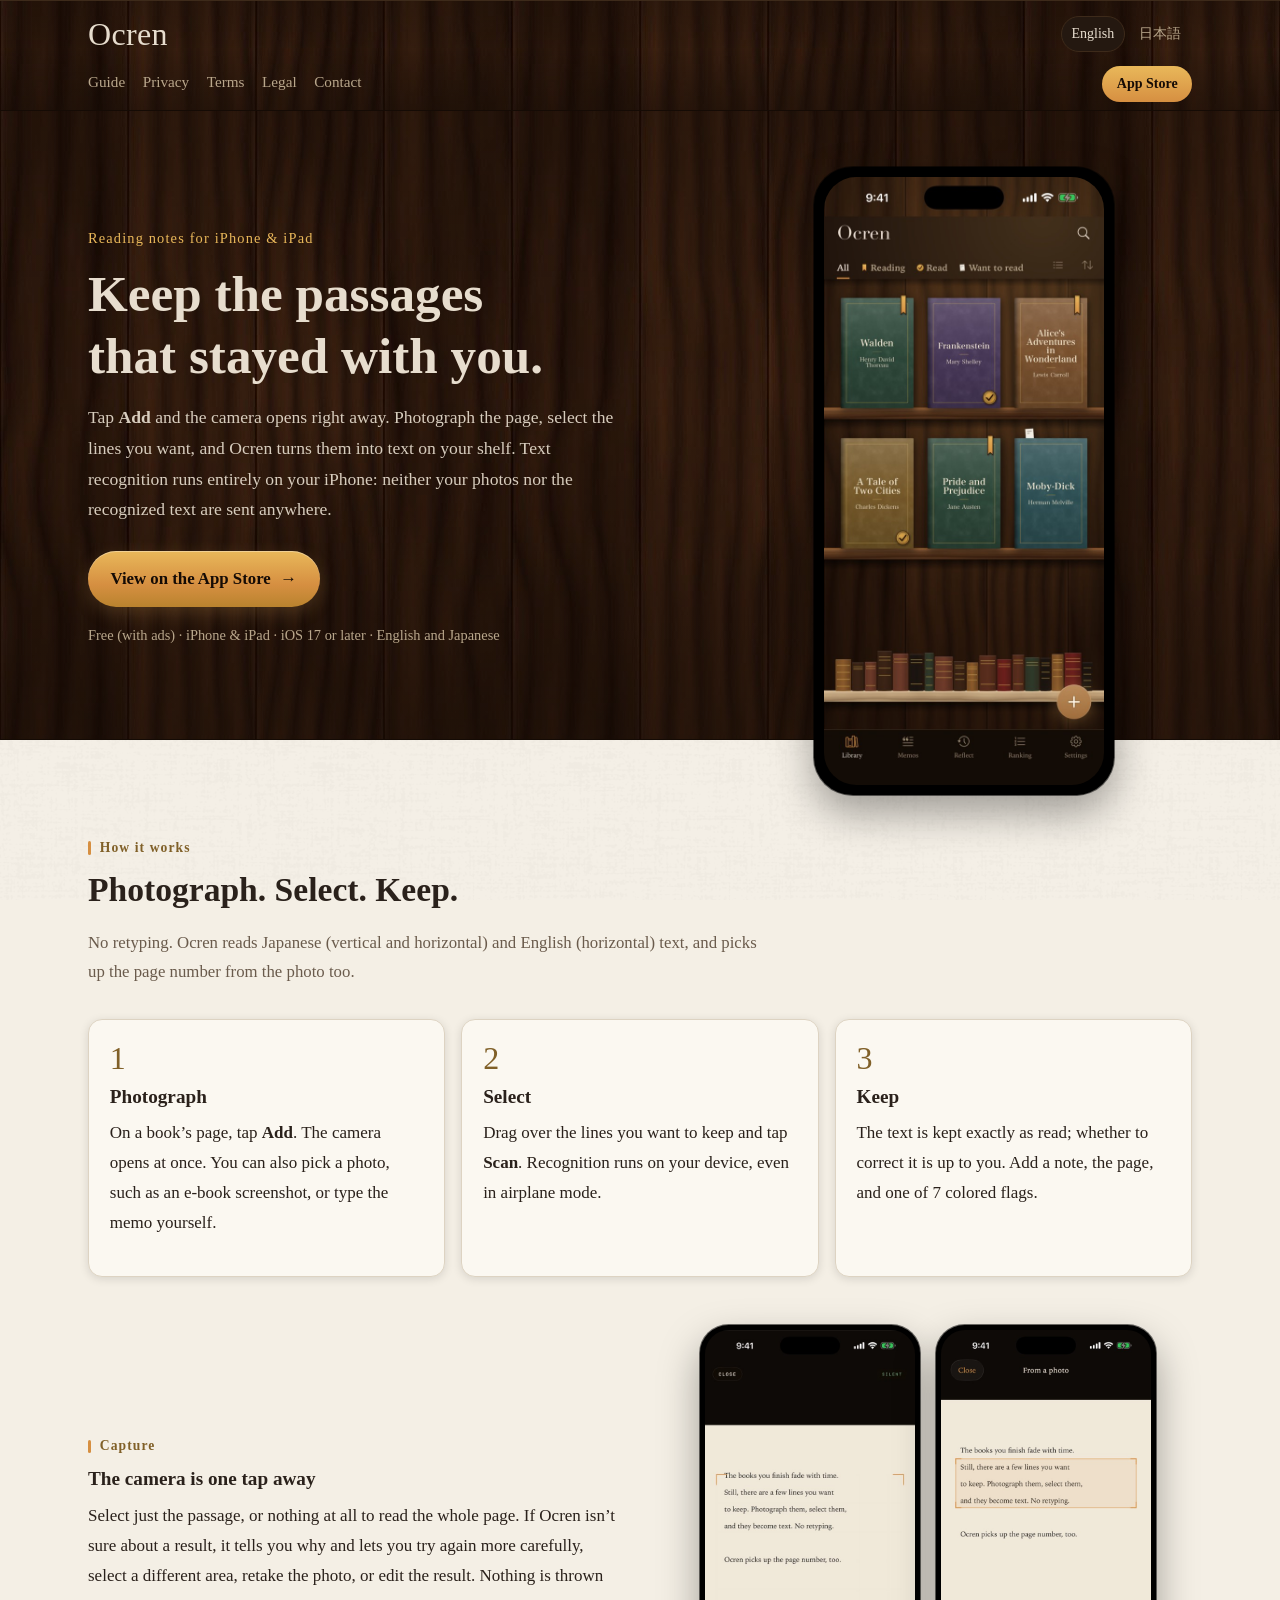
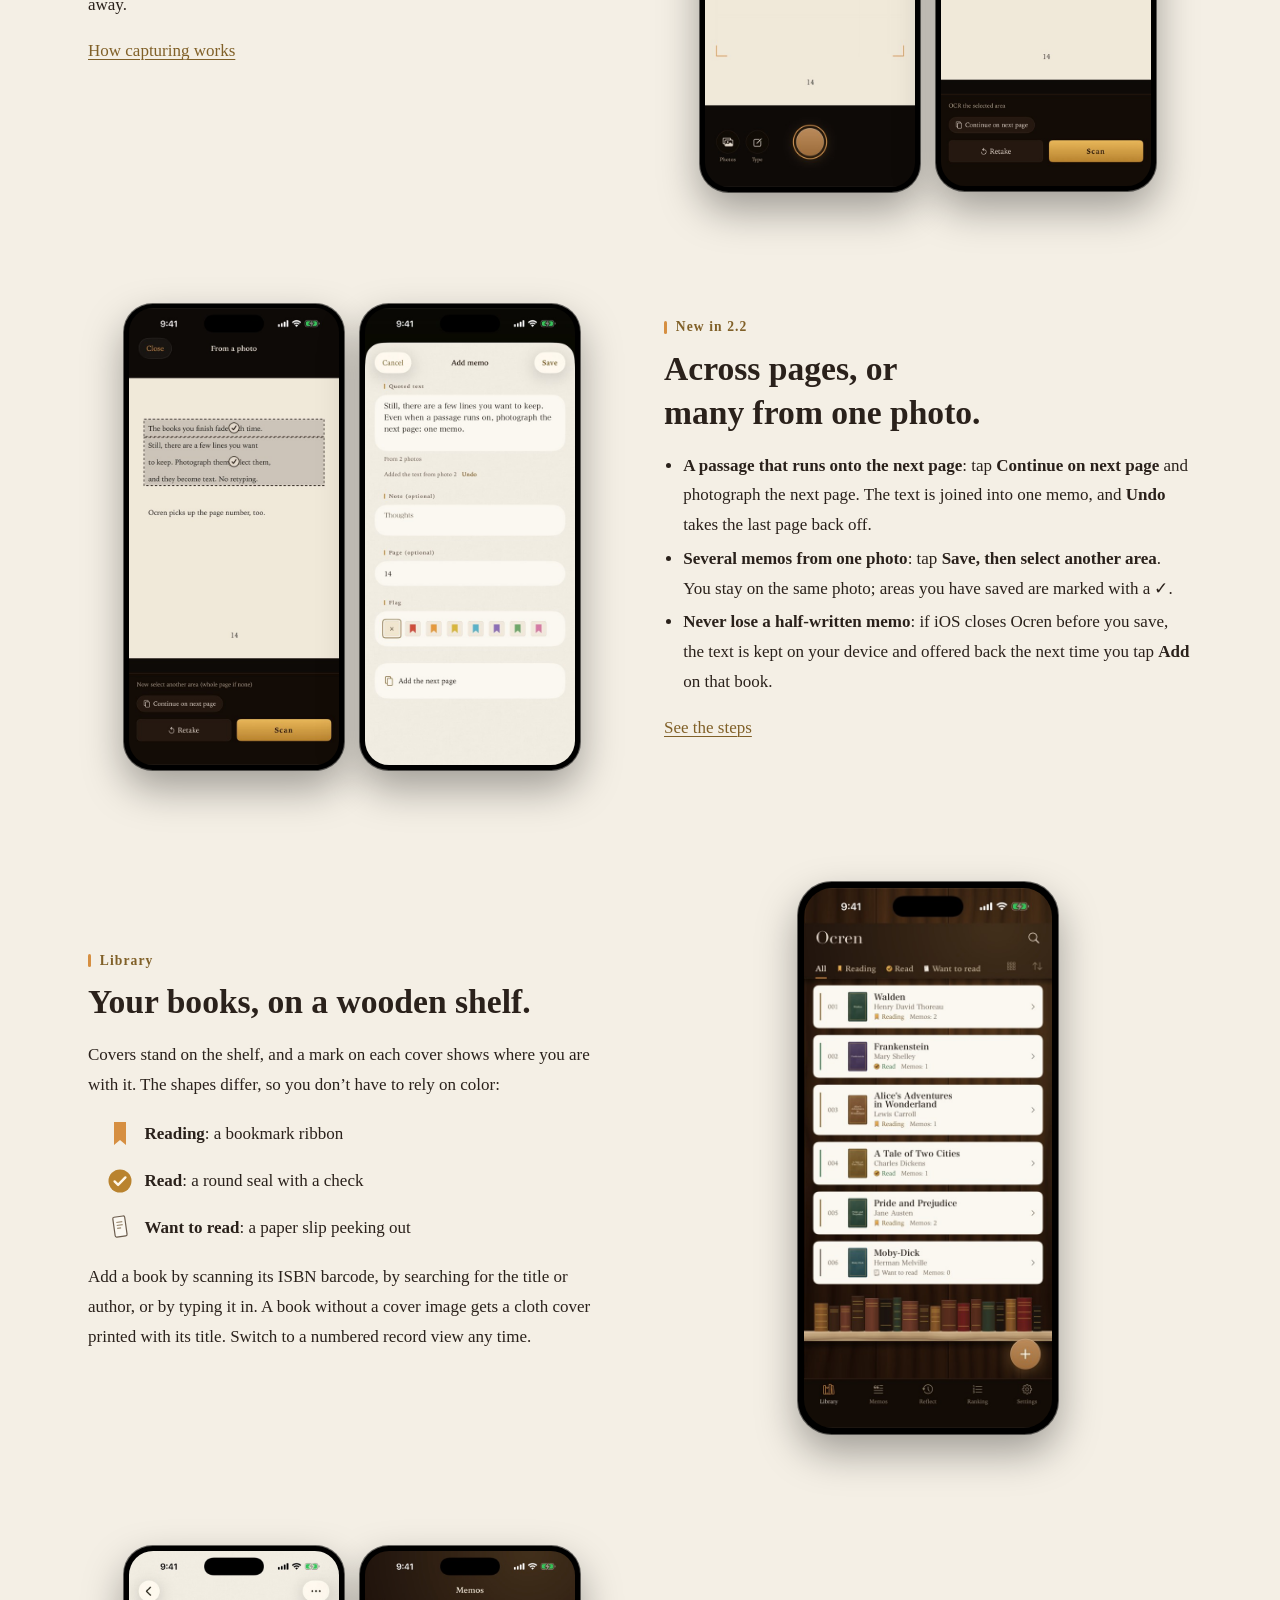
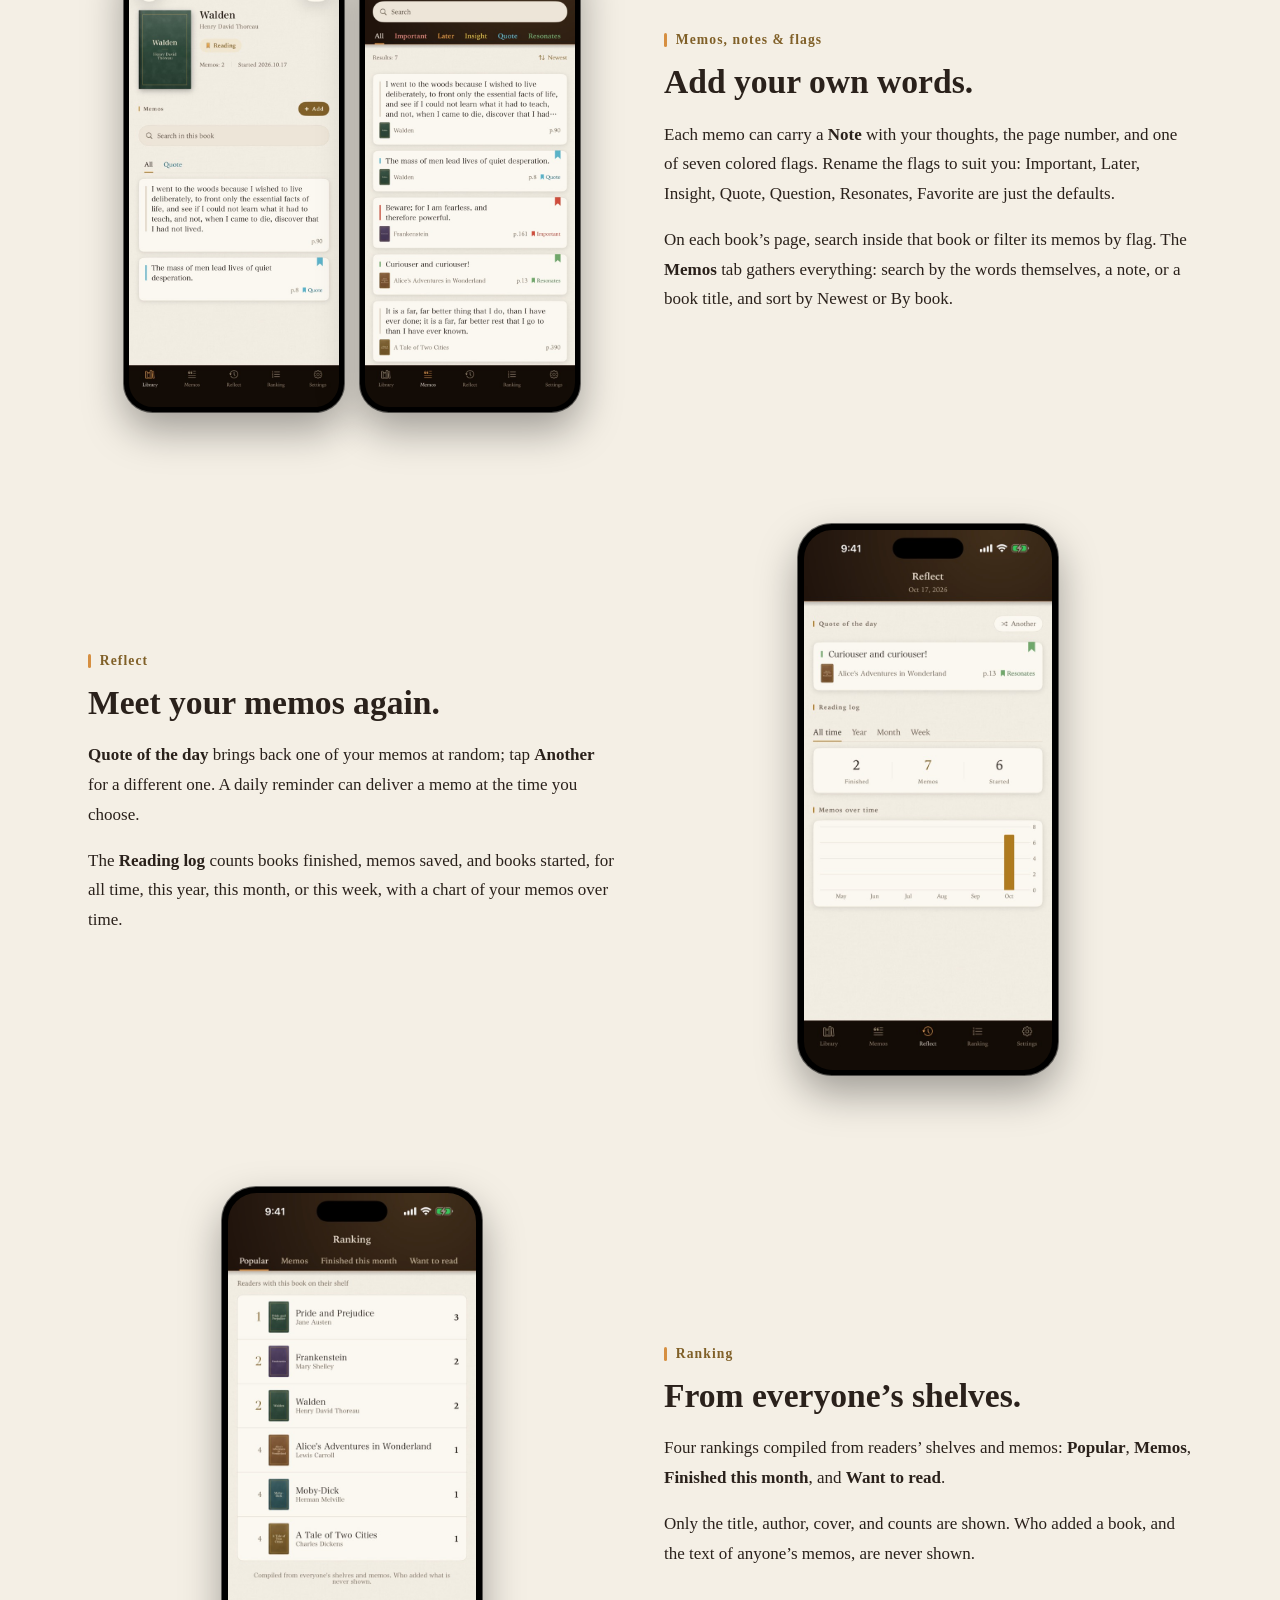
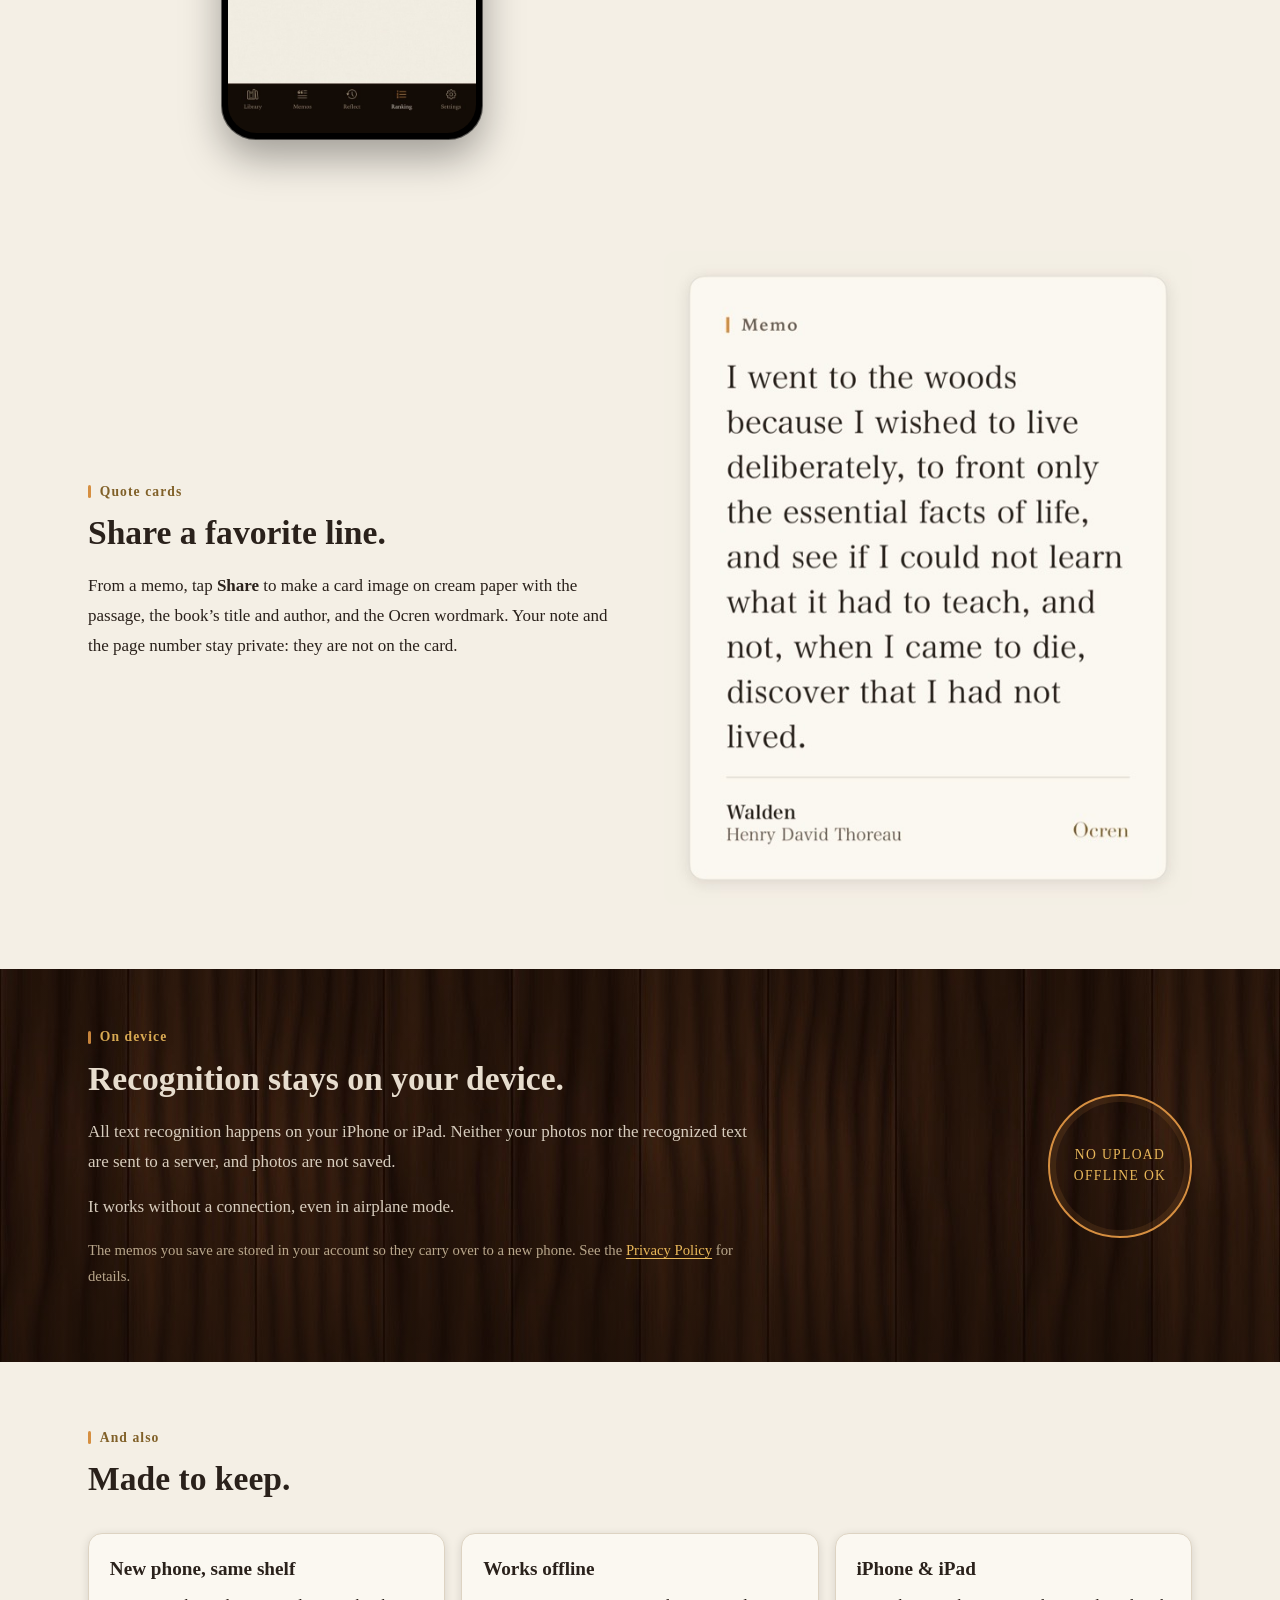
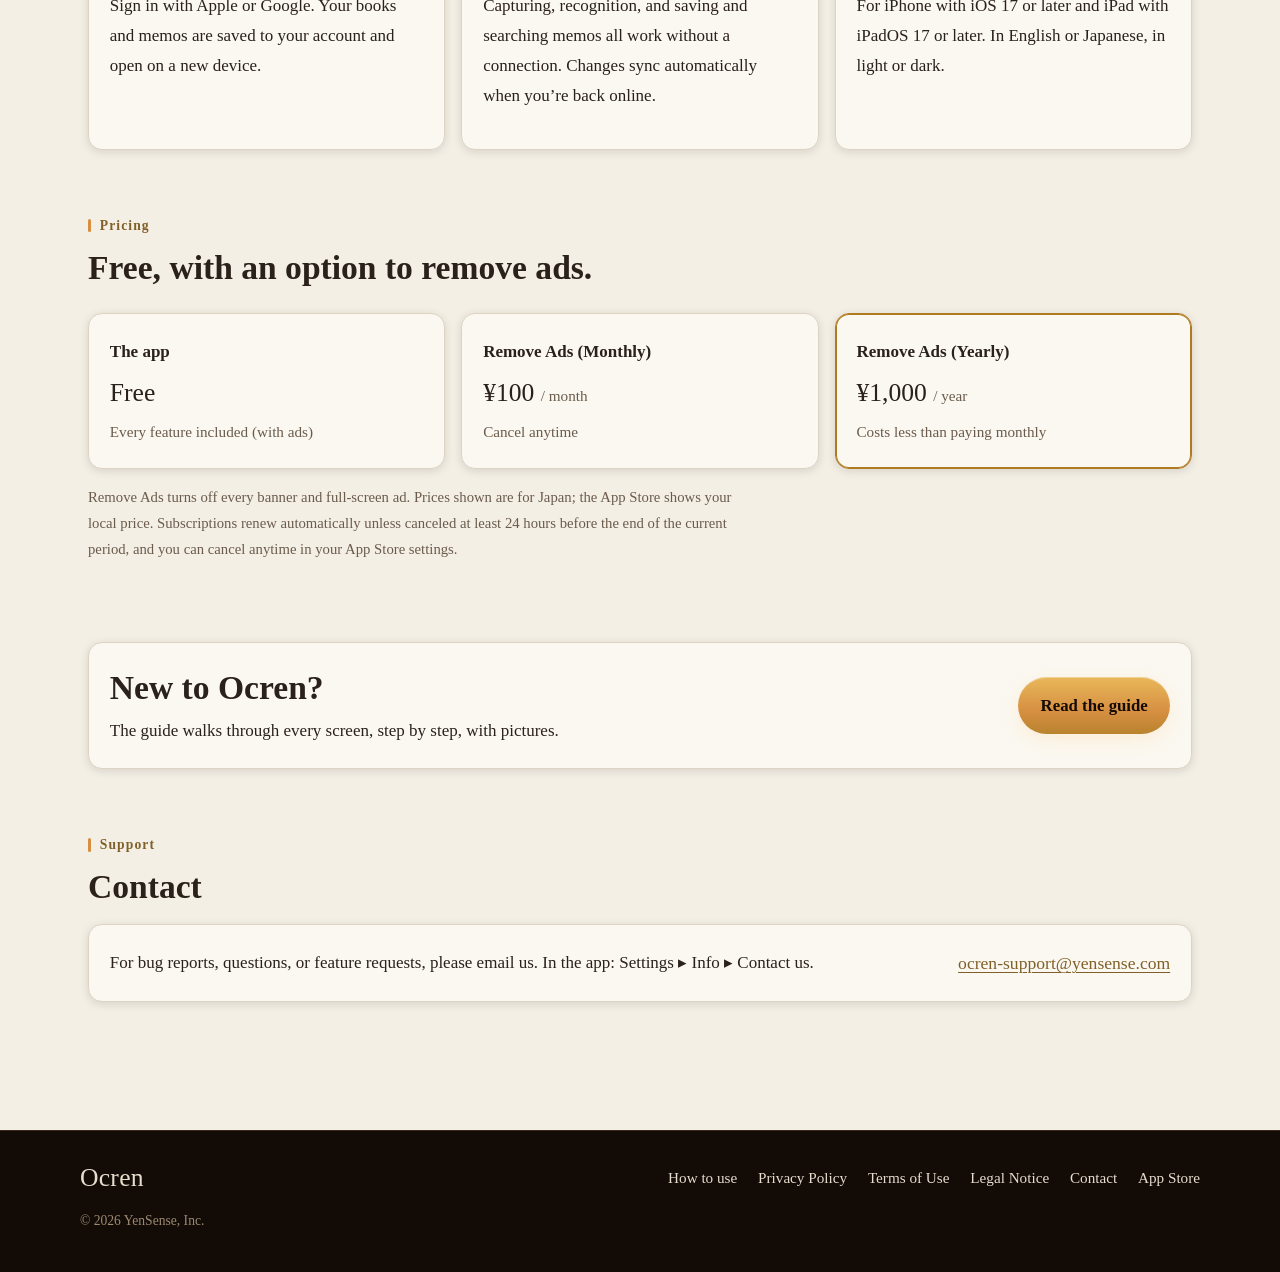
==== commit fe9ba96a: "英語ページを英語の本とメモで撮り直し、特商法・問い合わせ先・最終更新日を更新" ====
--- a/index.html
+++ b/index.html
@@ -4,7 +4,7 @@
 <meta charset="utf-8">
 <meta name="viewport" content="width=device-width, initial-scale=1">
 <title>Ocren — Keep the passages that stayed with you</title>
-<meta name="description" content="Photograph a page and select the lines you want to keep. Ocren turns vertical or horizontal Japanese text into memos on your own wooden bookshelf. Text recognition runs entirely on your iPhone.">
+<meta name="description" content="Photograph a page and select the lines you want to keep. Ocren turns Japanese text (vertical or horizontal) and English text (horizontal) into memos on your own wooden bookshelf. Text recognition runs entirely on your iPhone.">
 <link rel="canonical" href="https://ocren.info/">
 <link rel="alternate" hreflang="en" href="https://ocren.info/">
 <link rel="alternate" hreflang="ja" href="https://ocren.info/ja/">
@@ -13,7 +13,7 @@
 <meta property="og:type" content="website">
 <meta property="og:site_name" content="Ocren">
 <meta property="og:title" content="Ocren — Keep the passages that stayed with you">
-<meta property="og:description" content="Photograph a page and select the lines you want to keep. Ocren turns vertical or horizontal Japanese text into memos on your own wooden bookshelf. Text recognition runs entirely on your iPhone.">
+<meta property="og:description" content="Photograph a page and select the lines you want to keep. Ocren turns Japanese text (vertical or horizontal) and English text (horizontal) into memos on your own wooden bookshelf. Text recognition runs entirely on your iPhone.">
 <meta property="og:url" content="https://ocren.info/">
 <meta property="og:image" content="https://ocren.info/assets/og-en.jpg">
 <meta property="og:image:width" content="1200">
@@ -58,7 +58,7 @@
 <section class="section" aria-labelledby="how">
   <p class="heading-label">How it works</p>
   <h2 id="how">Photograph. Select. Keep.</h2>
-  <p class="intro">No retyping. Ocren reads vertical and horizontal Japanese text, and reads the page number from the photo too.</p>
+  <p class="intro">No retyping. Ocren reads Japanese (vertical and horizontal) and English (horizontal) text, and picks up the page number from the photo too.</p>
   <ol class="steps">
     <li class="card"><p class="num" aria-hidden="true">1</p><h3>Photograph</h3><p>On a book’s page, tap <strong>Add</strong>. The camera opens at once. You can also pick a photo, such as an e-book screenshot, or type the memo yourself.</p></li>
     <li class="card"><p class="num" aria-hidden="true">2</p><h3>Select</h3><p>Drag over the lines you want to keep and tap <strong>Scan</strong>. Recognition runs on your device, even in airplane mode.</p></li>
@@ -151,7 +151,7 @@
       <h2 id="share">Share a favorite line.</h2>
       <p>From a memo, tap <strong>Share</strong> to make a card image on cream paper with the passage, the book’s title and author, and the Ocren wordmark. Your note and the page number stay private: they are not on the card.</p>
     </div>
-    <div class="figure"><figure><div class="plain"><img src="img/en/sharecard.jpg" width="600" height="489" alt="A quote card: a passage from Night on the Galactic Railroad in Japanese, with the title, the author, and the Ocren wordmark" loading="lazy" decoding="async"></div></figure></div>
+    <div class="figure"><figure><div class="plain"><img src="img/en/sharecard.jpg" width="600" height="744" alt="A quote card: a passage from Thoreau’s Walden, with the title, the author, and the Ocren wordmark" loading="lazy" decoding="async"></div></figure></div>
   </div>
 </section>
 
@@ -204,7 +204,7 @@
   <h2 id="contact-title">Contact</h2>
   <div class="card contact-box">
     <p>For bug reports, questions, or feature requests, please email us. In the app: Settings ▸ Info ▸ Contact us.</p>
-    <a class="mail" href="mailto:ocren_support@googlegroups.com">ocren_support@googlegroups.com</a>
+    <a class="mail" href="mailto:ocren-support@yensense.com">ocren-support@yensense.com</a>
   </div>
 </section>
 </main>
@@ -212,7 +212,7 @@
 <footer class="site-foot">
   <div class="inner">
     <a class="wordmark" href="./">Ocren</a>
-    <nav aria-label="Site"><ul><li><a href="guide/">How to use</a></li><li><a href="privacy/">Privacy Policy</a></li><li><a href="terms/">Terms of Use</a></li><li><a href="legal/">Legal Notice</a></li><li><a href="mailto:ocren_support@googlegroups.com">Contact</a></li><li><a href="https://apps.apple.com/app/id6767999443">App Store</a></li></ul></nav>
+    <nav aria-label="Site"><ul><li><a href="guide/">How to use</a></li><li><a href="privacy/">Privacy Policy</a></li><li><a href="terms/">Terms of Use</a></li><li><a href="legal/">Legal Notice</a></li><li><a href="mailto:ocren-support@yensense.com">Contact</a></li><li><a href="https://apps.apple.com/app/id6767999443">App Store</a></li></ul></nav>
     <p class="copy">&copy; 2026 YenSense, Inc.</p>
   </div>
 </footer>
--- a/assets/site.css
+++ b/assets/site.css
@@ -412,6 +412,8 @@
 .doc tr:last-child th, .doc tr:last-child td { border-bottom: 1px solid var(--rule); }
 .doc th { width: 34%; color: var(--ink-2); font-weight: 600; }
 .doc td a, .mail { overflow-wrap: anywhere; }
+/* an address inside a sentence: keep it on one line (ocren-support@… otherwise breaks after the hyphen) */
+.doc p a[href^="mailto:"] { white-space: nowrap; }
 @media (max-width: 599px) {
   .doc table, .doc tbody, .doc tr, .doc th, .doc td { display: block; width: auto; }
   .doc th { padding: .8rem 0 .1rem; }
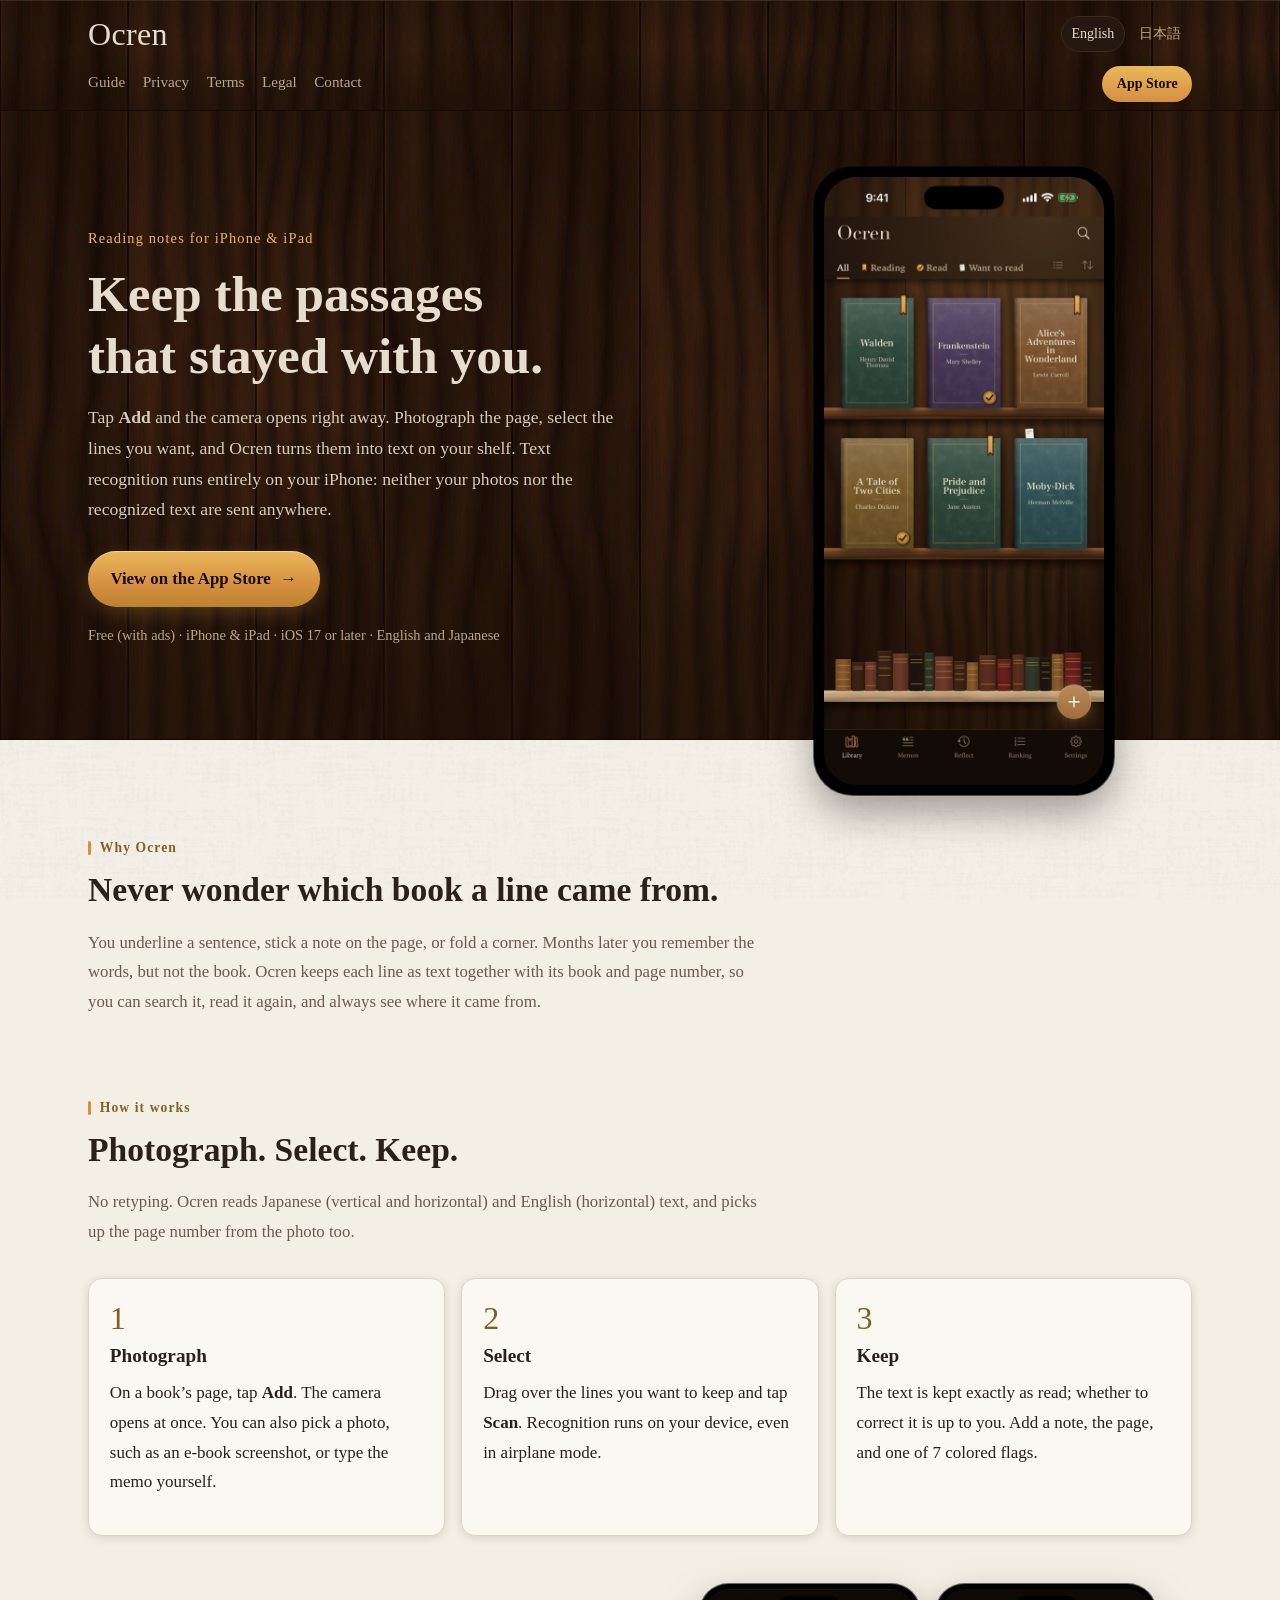
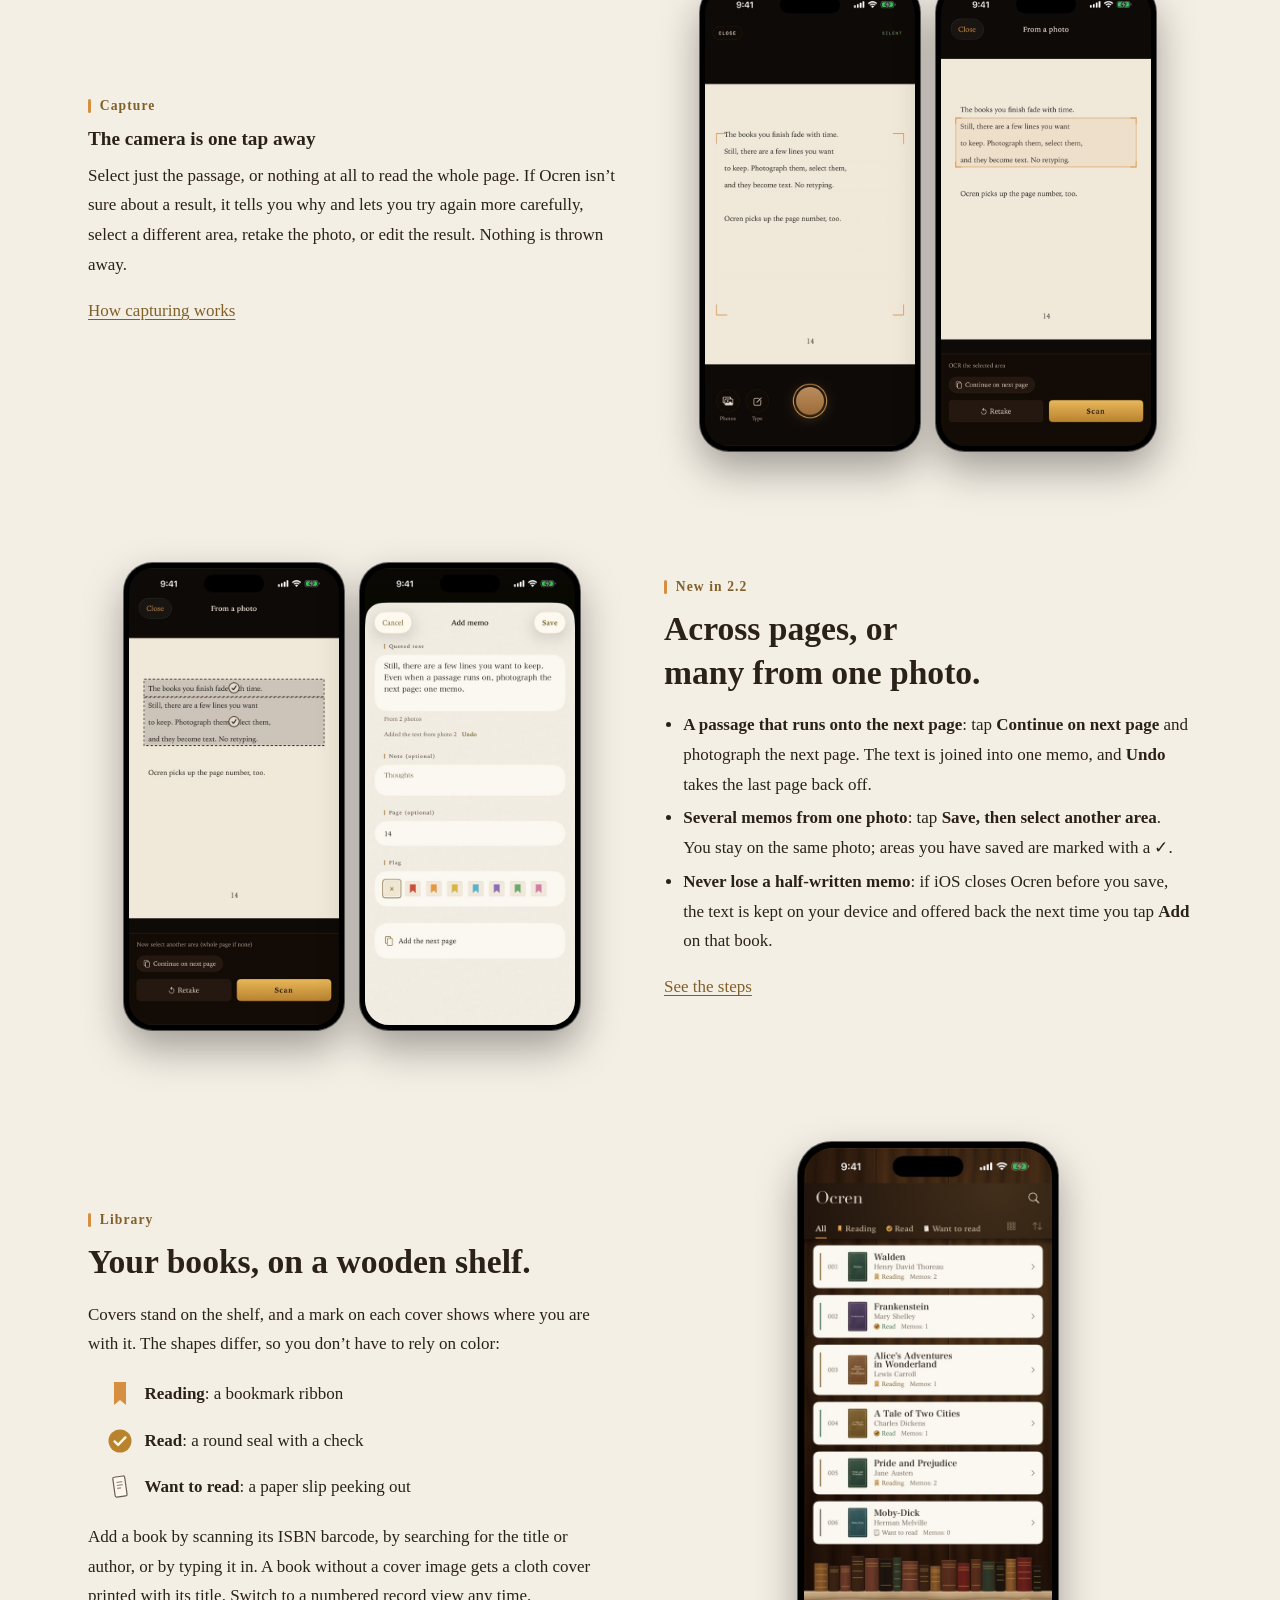
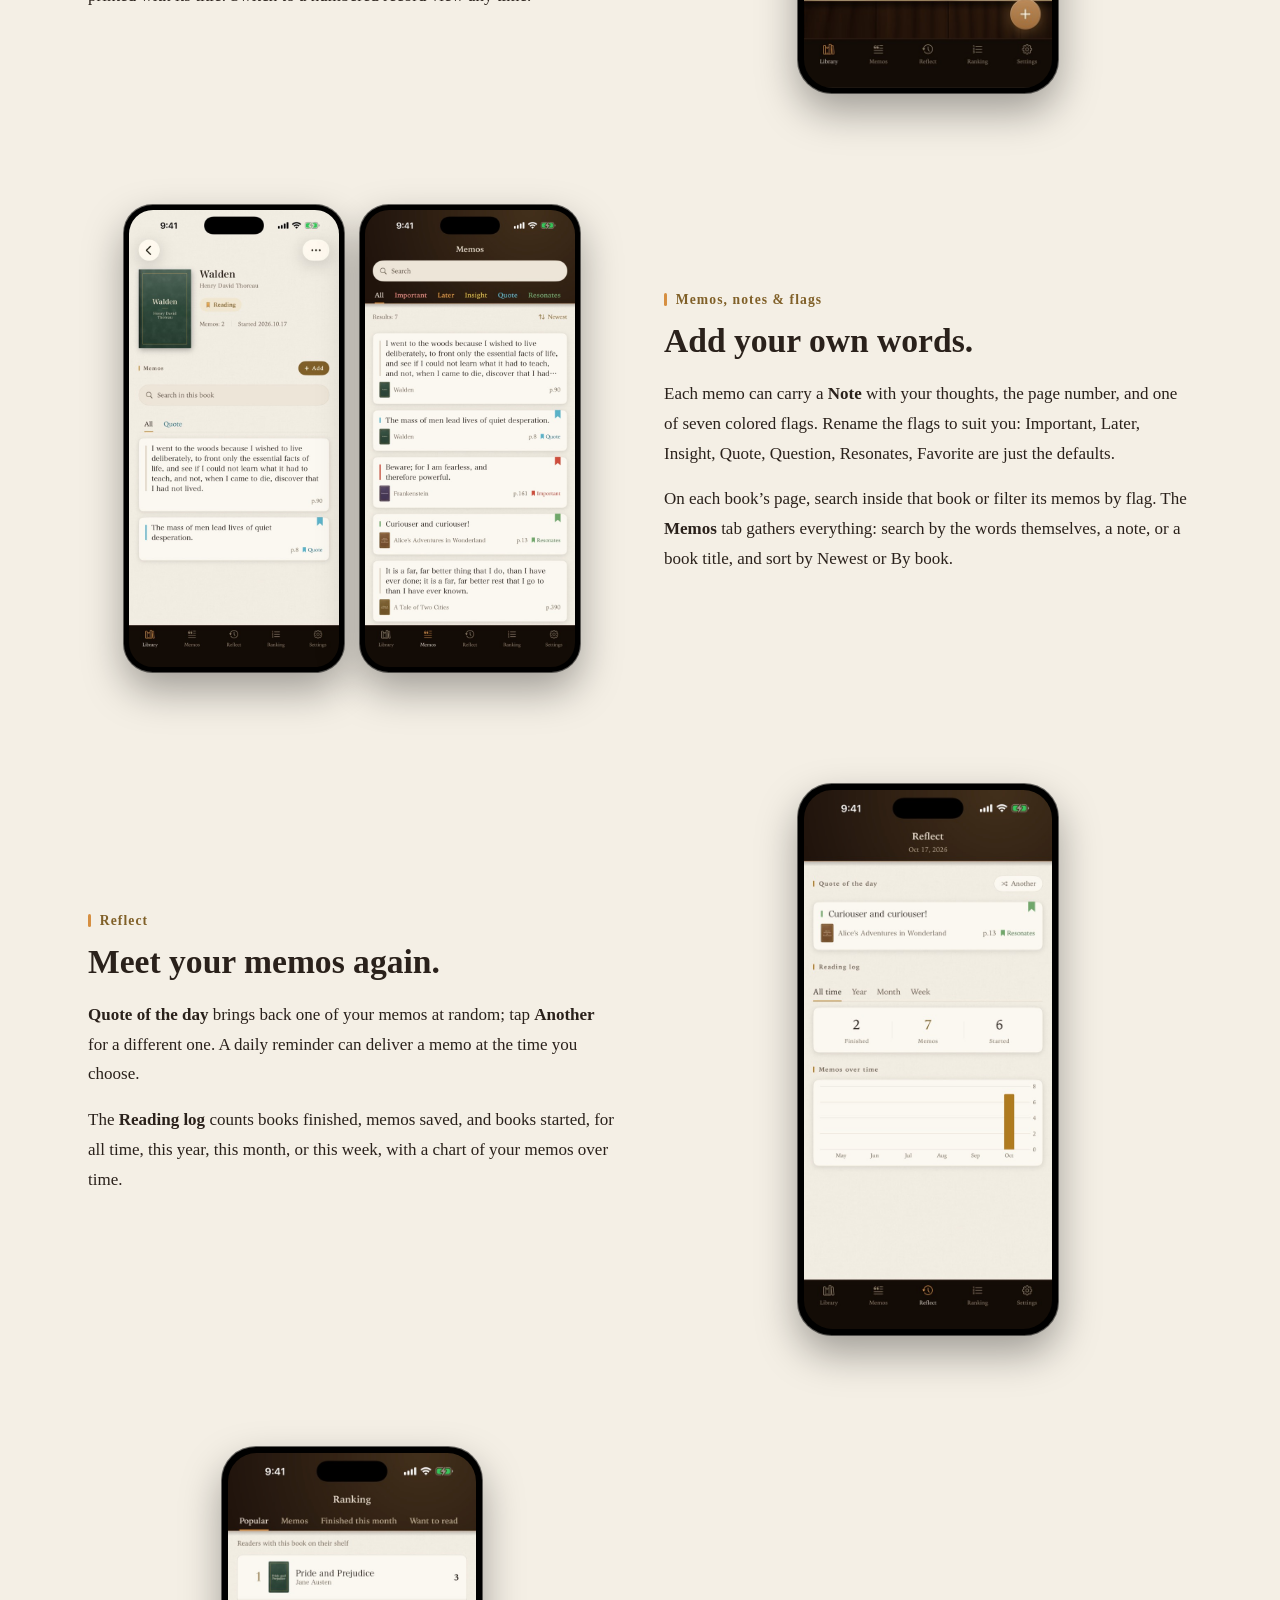
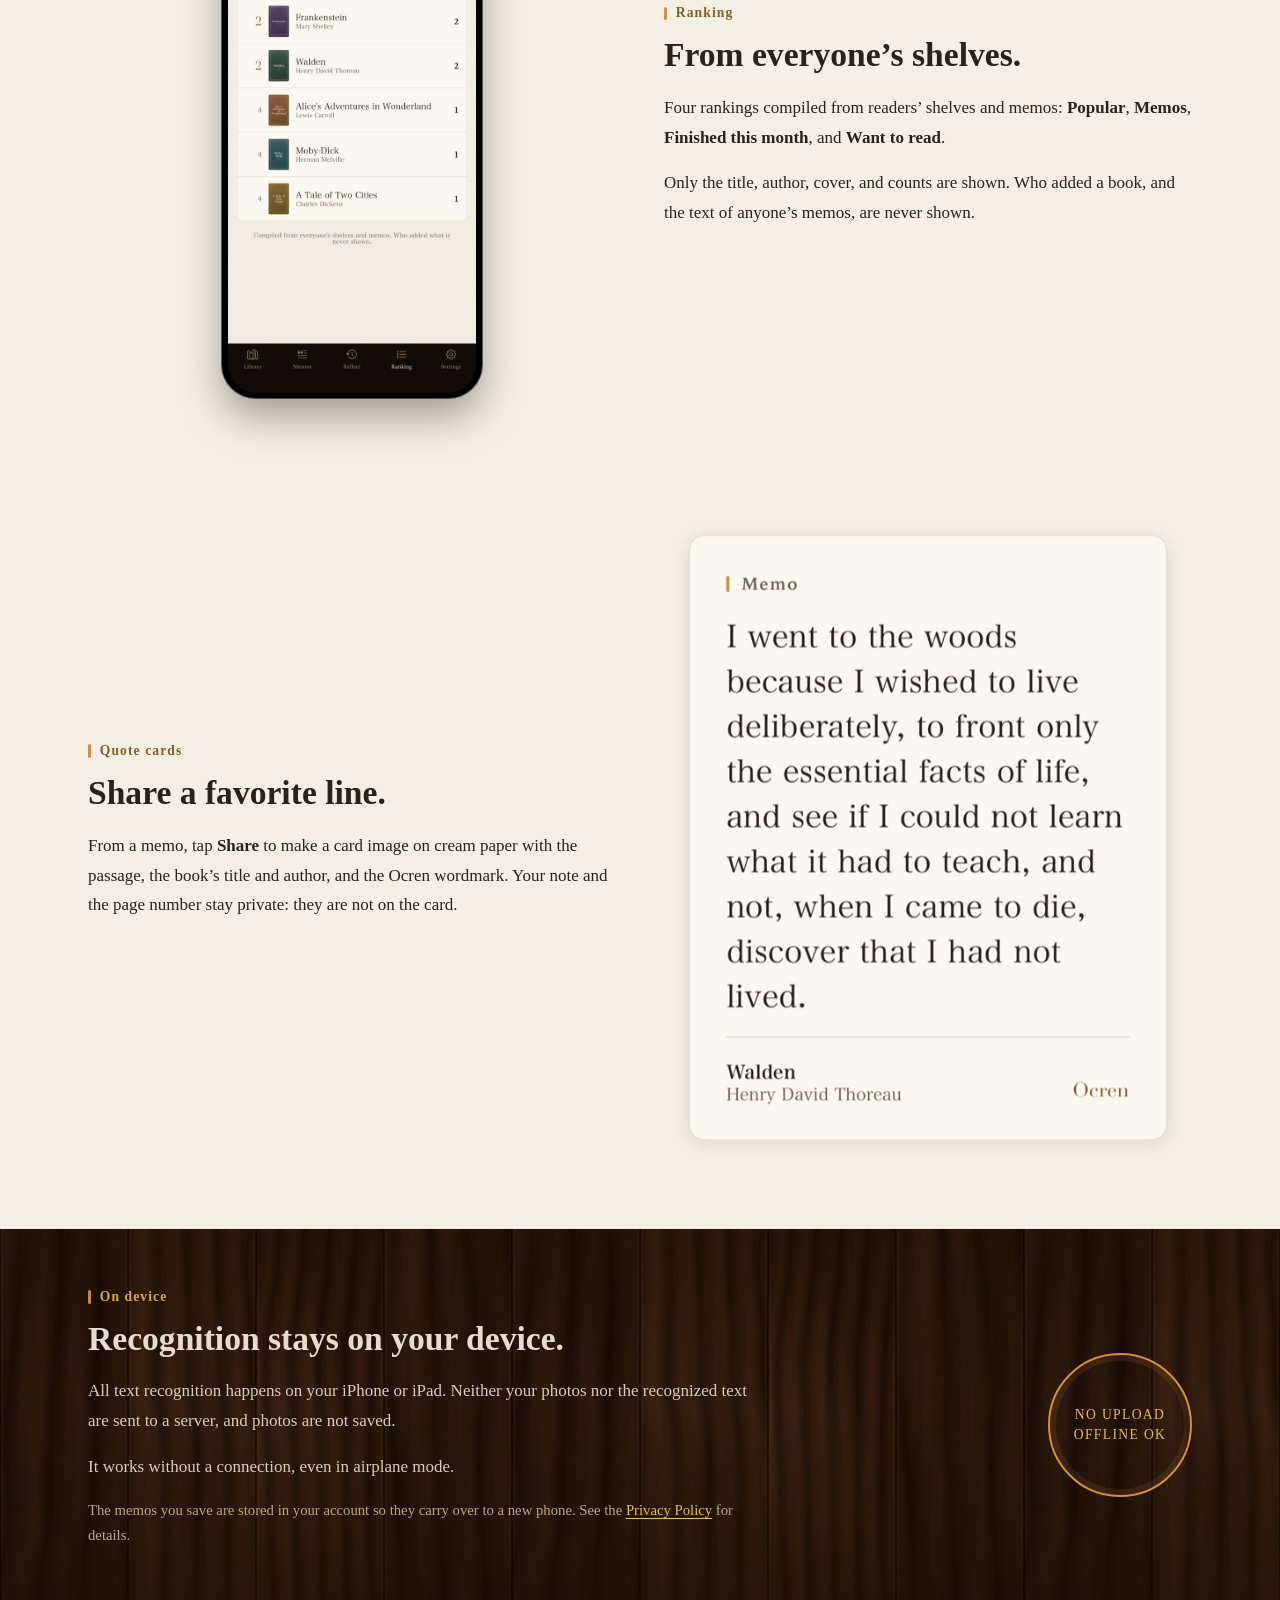
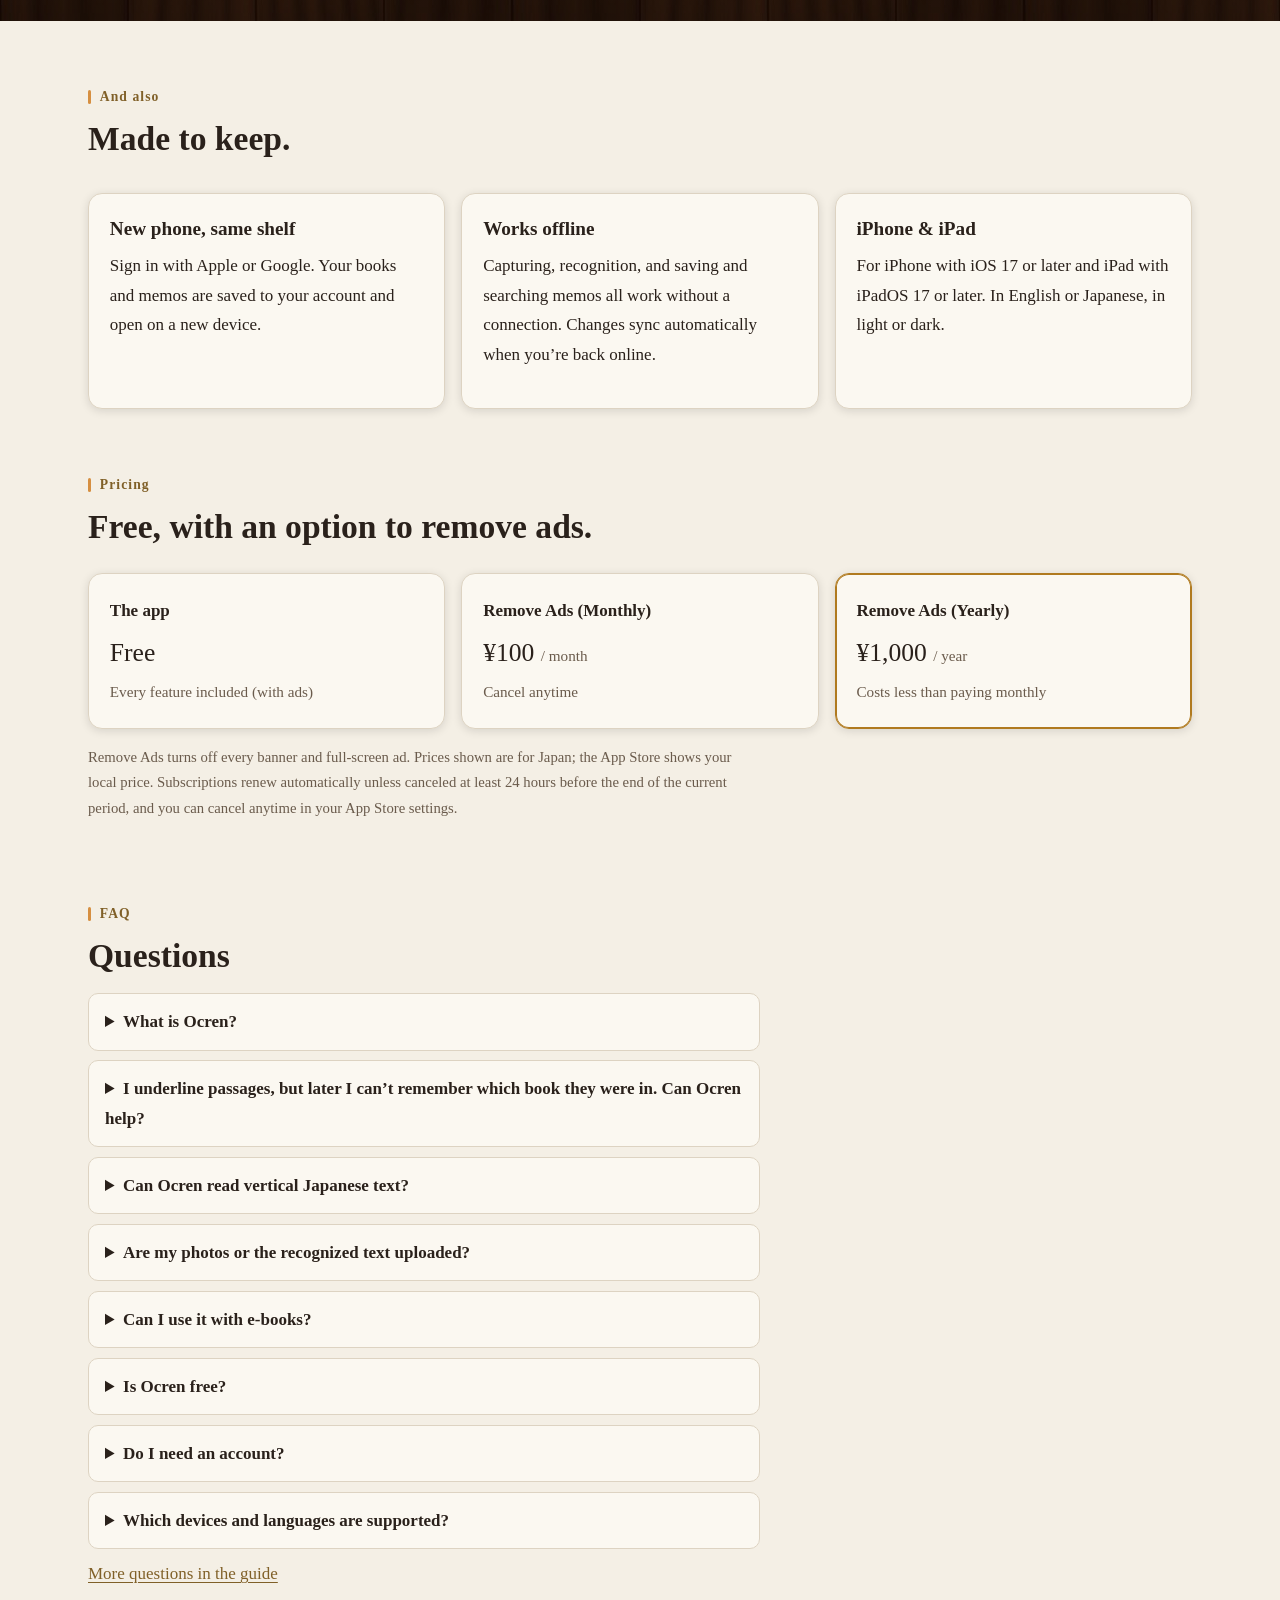
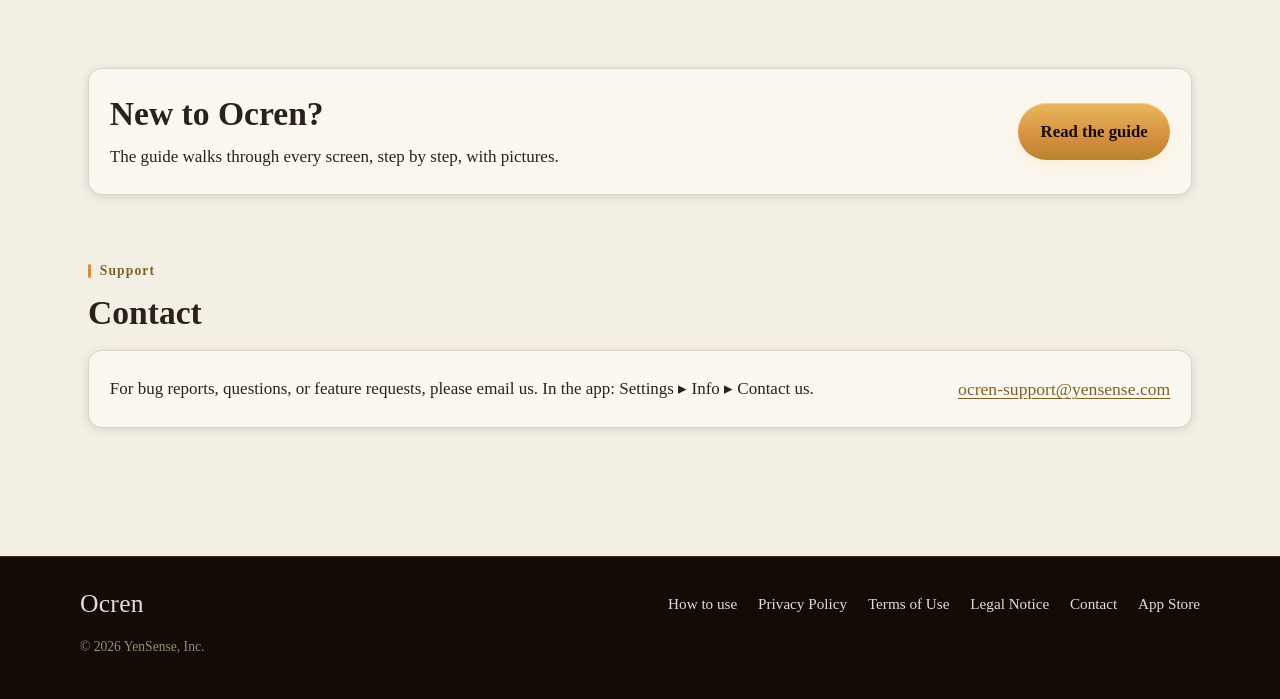
==== commit dc87b4c8: "Add FAQ, structured data and llms.txt for AI search" ====
--- a/index.html
+++ b/index.html
@@ -4,7 +4,7 @@
 <meta charset="utf-8">
 <meta name="viewport" content="width=device-width, initial-scale=1">
 <title>Ocren — Keep the passages that stayed with you</title>
-<meta name="description" content="Photograph a page and select the lines you want to keep. Ocren turns Japanese text (vertical or horizontal) and English text (horizontal) into memos on your own wooden bookshelf. Text recognition runs entirely on your iPhone.">
+<meta name="description" content="Ocren is a reading-notes app for iPhone and iPad. Photograph a page, select the lines you love, and keep them as text with the book and page number, so you always know which book a line came from. On-device text recognition for Japanese (vertical or horizontal) and English.">
 <link rel="canonical" href="https://ocren.info/">
 <link rel="alternate" hreflang="en" href="https://ocren.info/">
 <link rel="alternate" hreflang="ja" href="https://ocren.info/ja/">
@@ -13,7 +13,7 @@
 <meta property="og:type" content="website">
 <meta property="og:site_name" content="Ocren">
 <meta property="og:title" content="Ocren — Keep the passages that stayed with you">
-<meta property="og:description" content="Photograph a page and select the lines you want to keep. Ocren turns Japanese text (vertical or horizontal) and English text (horizontal) into memos on your own wooden bookshelf. Text recognition runs entirely on your iPhone.">
+<meta property="og:description" content="Ocren is a reading-notes app for iPhone and iPad. Photograph a page, select the lines you love, and keep them as text with the book and page number, so you always know which book a line came from. On-device text recognition for Japanese (vertical or horizontal) and English.">
 <meta property="og:url" content="https://ocren.info/">
 <meta property="og:image" content="https://ocren.info/assets/og-en.jpg">
 <meta property="og:image:width" content="1200">
@@ -27,6 +27,154 @@
 <link rel="icon" href="assets/icon-192.png" type="image/png" sizes="192x192">
 <link rel="apple-touch-icon" href="apple-touch-icon.png">
 <link rel="stylesheet" href="assets/site.css">
+<script type="application/ld+json">
+{
+ "@context": "https://schema.org",
+ "@graph": [
+  {
+   "@type": "Organization",
+   "@id": "https://ocren.info/#org",
+   "name": "YenSense, Inc.",
+   "alternateName": "YenSense株式会社",
+   "url": "https://ocren.info/",
+   "email": "ocren-support@yensense.com",
+   "logo": "https://ocren.info/assets/icon-192.png"
+  },
+  {
+   "@type": "WebSite",
+   "@id": "https://ocren.info/#website",
+   "name": "Ocren",
+   "url": "https://ocren.info/",
+   "inLanguage": "en",
+   "publisher": {
+    "@id": "https://ocren.info/#org"
+   }
+  },
+  {
+   "@type": "MobileApplication",
+   "@id": "https://ocren.info/#app",
+   "name": "Ocren",
+   "alternateName": "オークレン",
+   "description": "Ocren is a reading-notes app for iPhone and iPad. Photograph a page, select the lines you love, and keep them as text with the book and page number, so you always know which book a line came from. On-device text recognition for Japanese (vertical or horizontal) and English.",
+   "url": "https://ocren.info/",
+   "applicationCategory": "ProductivityApplication",
+   "applicationSubCategory": "Reading notes",
+   "operatingSystem": "iOS 17.0 or later, iPadOS 17.0 or later",
+   "inLanguage": [
+    "en",
+    "ja"
+   ],
+   "installUrl": "https://apps.apple.com/app/id6767999443",
+   "downloadUrl": "https://apps.apple.com/app/id6767999443",
+   "sameAs": [
+    "https://apps.apple.com/app/id6767999443"
+   ],
+   "image": "https://ocren.info/assets/icon-192.png",
+   "screenshot": [
+    "https://ocren.info/img/en/library.jpg",
+    "https://ocren.info/img/en/capture.jpg",
+    "https://ocren.info/img/en/memos.jpg",
+    "https://ocren.info/img/en/today.jpg"
+   ],
+   "featureList": [
+    "Photograph a book page and select the lines to keep",
+    "On-device text recognition (OCR) for Japanese (vertical or horizontal) and English",
+    "Memos saved with the book and the page number",
+    "Search all memos by their words, a note, or a book title",
+    "Notes and seven colored flags",
+    "A memo across pages, or several memos from one photo",
+    "Quote of the day and a daily reminder",
+    "Wooden bookshelf with Reading, Read and Want to read",
+    "Sync across devices with Sign in with Apple or Google",
+    "Works offline"
+   ],
+   "offers": {
+    "@type": "Offer",
+    "price": "0",
+    "priceCurrency": "USD",
+    "description": "Free with ads. Optional Remove Ads subscription (monthly or yearly)."
+   },
+   "publisher": {
+    "@id": "https://ocren.info/#org"
+   },
+   "author": {
+    "@id": "https://ocren.info/#org"
+   }
+  },
+  {
+   "@type": "FAQPage",
+   "@id": "https://ocren.info/#faq",
+   "inLanguage": "en",
+   "mainEntity": [
+    {
+     "@type": "Question",
+     "name": "What is Ocren?",
+     "acceptedAnswer": {
+      "@type": "Answer",
+      "text": "Ocren is a reading-notes app for iPhone and iPad. Photograph a book page, select the lines you want to keep, and Ocren turns them into text and saves them as a memo with the book and the page number. Text recognition runs entirely on your device."
+     }
+    },
+    {
+     "@type": "Question",
+     "name": "I underline passages, but later I can’t remember which book they were in. Can Ocren help?",
+     "acceptedAnswer": {
+      "@type": "Answer",
+      "text": "Yes. Every memo is saved with its book and page number, so you can always see where a line came from. The Memos tab gathers the memos from all your books: search them by their words, a note, or a book title."
+     }
+    },
+    {
+     "@type": "Question",
+     "name": "Can Ocren read vertical Japanese text?",
+     "acceptedAnswer": {
+      "@type": "Answer",
+      "text": "Yes. Ocren reads Japanese text written vertically or horizontally, and English text written horizontally. It also picks up the page number from the photo."
+     }
+    },
+    {
+     "@type": "Question",
+     "name": "Are my photos or the recognized text uploaded?",
+     "acceptedAnswer": {
+      "@type": "Answer",
+      "text": "No. Text recognition runs entirely on your iPhone or iPad, and photos are not saved. The memos you choose to save are stored in your account so that they carry over to a new device."
+     }
+    },
+    {
+     "@type": "Question",
+     "name": "Can I use it with e-books?",
+     "acceptedAnswer": {
+      "@type": "Answer",
+      "text": "Yes. Take a screenshot of the e-book page and choose it with Photos on the camera screen."
+     }
+    },
+    {
+     "@type": "Question",
+     "name": "Is Ocren free?",
+     "acceptedAnswer": {
+      "@type": "Answer",
+      "text": "Yes. Every feature is free, with ads. Remove Ads is an optional subscription, monthly or yearly; the App Store shows the price in your country."
+     }
+    },
+    {
+     "@type": "Question",
+     "name": "Do I need an account?",
+     "acceptedAnswer": {
+      "@type": "Answer",
+      "text": "Yes. Sign in with Apple or Google. Your books and memos are saved to your account and open on a new iPhone or iPad."
+     }
+    },
+    {
+     "@type": "Question",
+     "name": "Which devices and languages are supported?",
+     "acceptedAnswer": {
+      "@type": "Answer",
+      "text": "iPhone with iOS 17 or later and iPad with iPadOS 17 or later. The app is in English and Japanese."
+     }
+    }
+   ]
+  }
+ ]
+}
+</script>
 </head>
 <body>
 <a class="skip" href="#main">Skip to content</a>
@@ -55,6 +203,12 @@
   </div>
 </section>
 
+<section class="section" aria-labelledby="why">
+  <p class="heading-label">Why Ocren</p>
+  <h2 id="why">Never wonder which book a line came from.</h2>
+  <p class="intro">You underline a sentence, stick a note on the page, or fold a corner. Months later you remember the words, but not the book. Ocren keeps each line as text together with its book and page number, so you can search it, read it again, and always see where it came from.</p>
+</section>
+
 <section class="section" aria-labelledby="how">
   <p class="heading-label">How it works</p>
   <h2 id="how">Photograph. Select. Keep.</h2>
@@ -189,6 +343,30 @@
   <p class="note">Remove Ads turns off every banner and full-screen ad. Prices shown are for Japan; the App Store shows your local price. Subscriptions renew automatically unless canceled at least 24 hours before the end of the current period, and you can cancel anytime in your App Store settings.</p>
 </section>
 
+<section class="section" aria-labelledby="faq">
+  <p class="heading-label">FAQ</p>
+  <h2 id="faq">Questions</h2>
+  <div class="faq">
+  <details><summary>What is Ocren?</summary>
+    <p>Ocren is a reading-notes app for iPhone and iPad. Photograph a book page, select the lines you want to keep, and Ocren turns them into text and saves them as a memo with the book and the page number. Text recognition runs entirely on your device.</p></details>
+  <details><summary>I underline passages, but later I can’t remember which book they were in. Can Ocren help?</summary>
+    <p>Yes. Every memo is saved with its book and page number, so you can always see where a line came from. The Memos tab gathers the memos from all your books: search them by their words, a note, or a book title.</p></details>
+  <details><summary>Can Ocren read vertical Japanese text?</summary>
+    <p>Yes. Ocren reads Japanese text written vertically or horizontally, and English text written horizontally. It also picks up the page number from the photo.</p></details>
+  <details><summary>Are my photos or the recognized text uploaded?</summary>
+    <p>No. Text recognition runs entirely on your iPhone or iPad, and photos are not saved. The memos you choose to save are stored in your account so that they carry over to a new device.</p></details>
+  <details><summary>Can I use it with e-books?</summary>
+    <p>Yes. Take a screenshot of the e-book page and choose it with Photos on the camera screen.</p></details>
+  <details><summary>Is Ocren free?</summary>
+    <p>Yes. Every feature is free, with ads. Remove Ads is an optional subscription, monthly or yearly; the App Store shows the price in your country.</p></details>
+  <details><summary>Do I need an account?</summary>
+    <p>Yes. Sign in with Apple or Google. Your books and memos are saved to your account and open on a new iPhone or iPad.</p></details>
+  <details><summary>Which devices and languages are supported?</summary>
+    <p>iPhone with iOS 17 or later and iPad with iPadOS 17 or later. The app is in English and Japanese.</p></details>
+  </div>
+  <p><a href="guide/#faq">More questions in the guide</a></p>
+</section>
+
 <section class="section" aria-labelledby="guide-cta">
   <div class="card contact-box">
     <div>
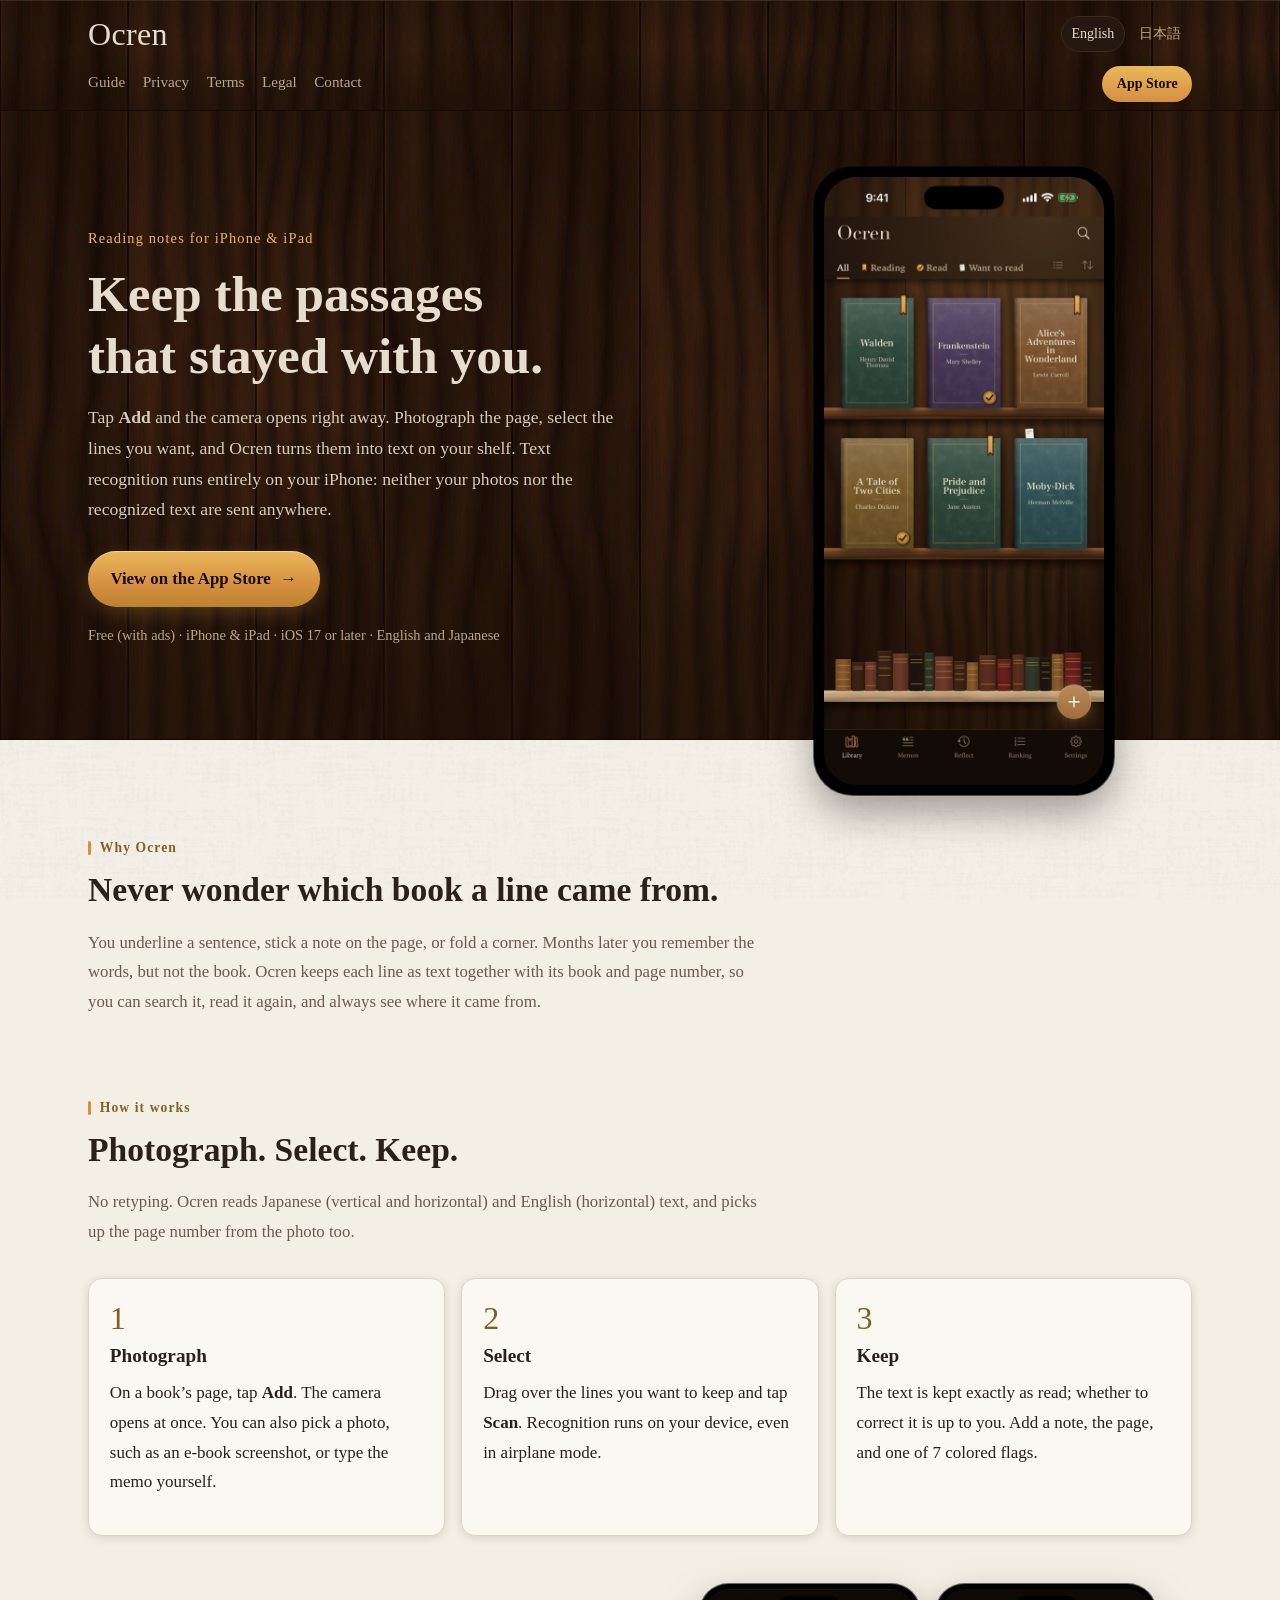
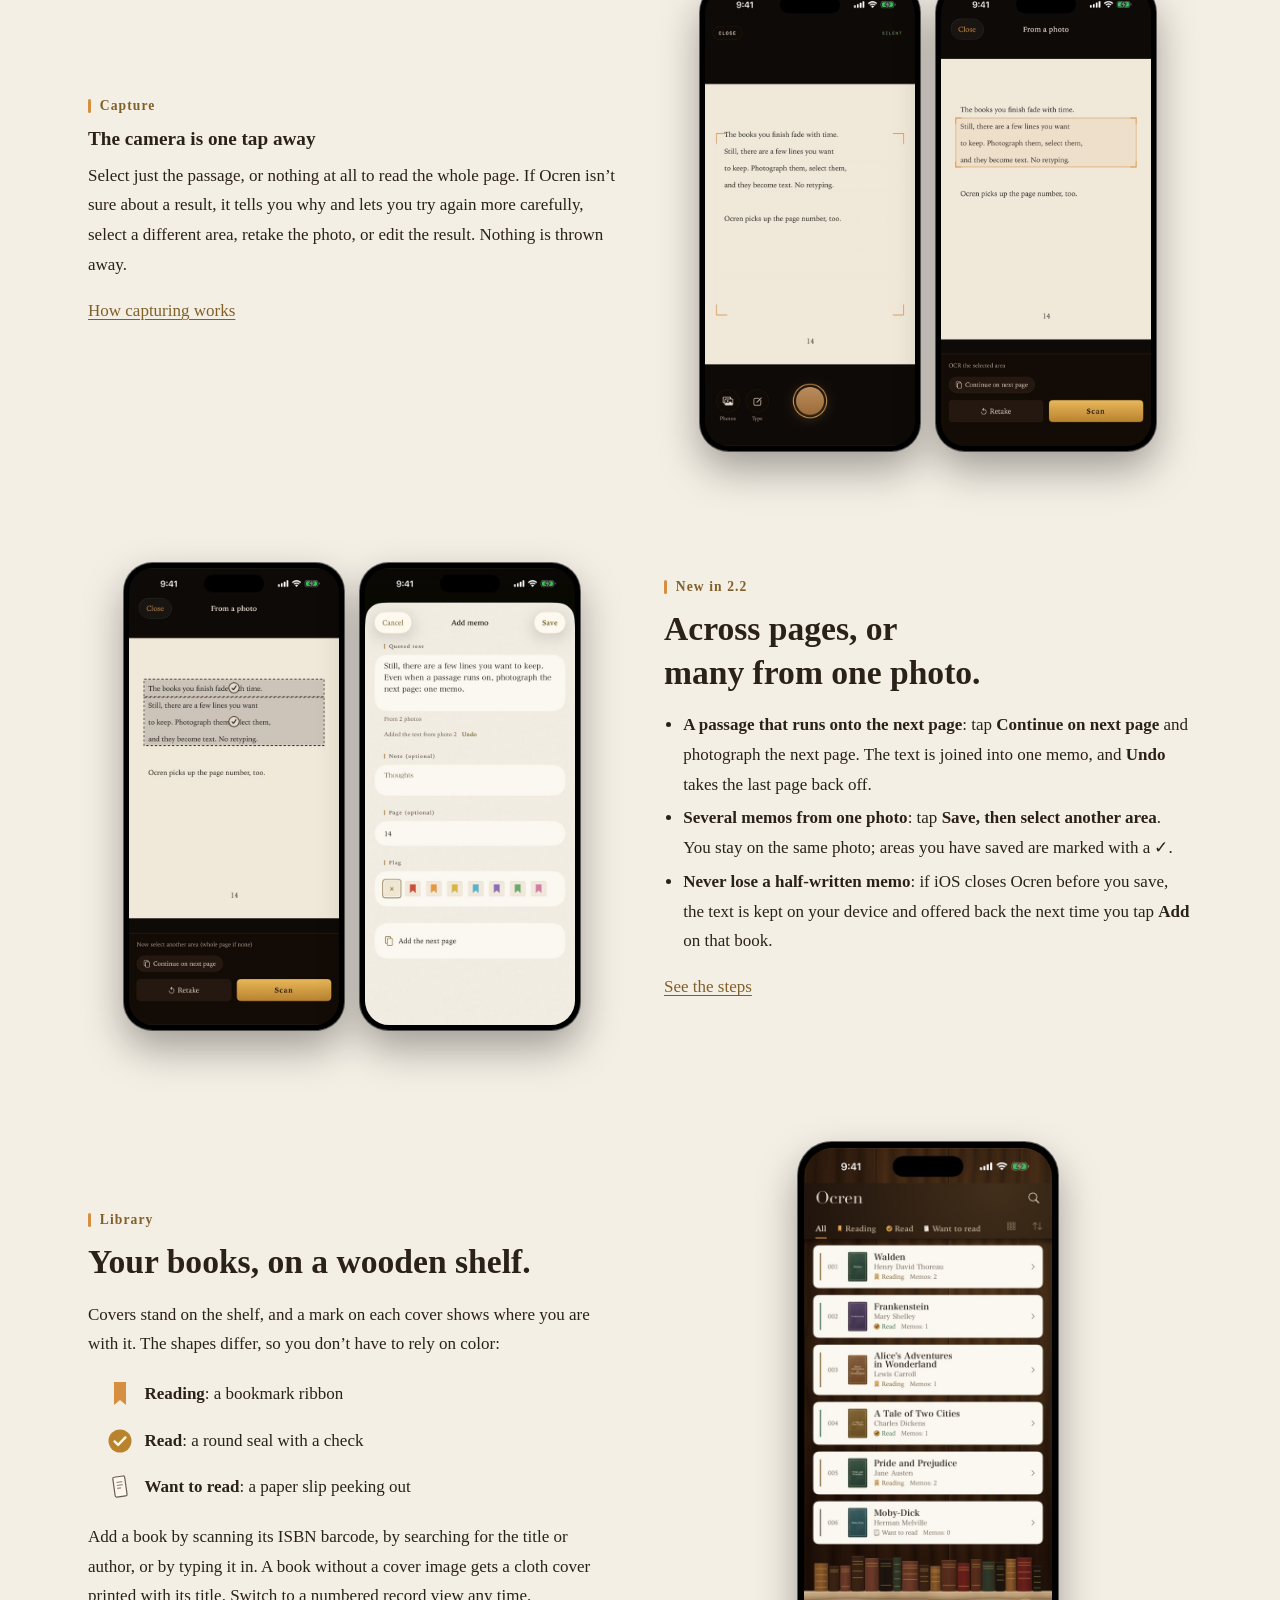
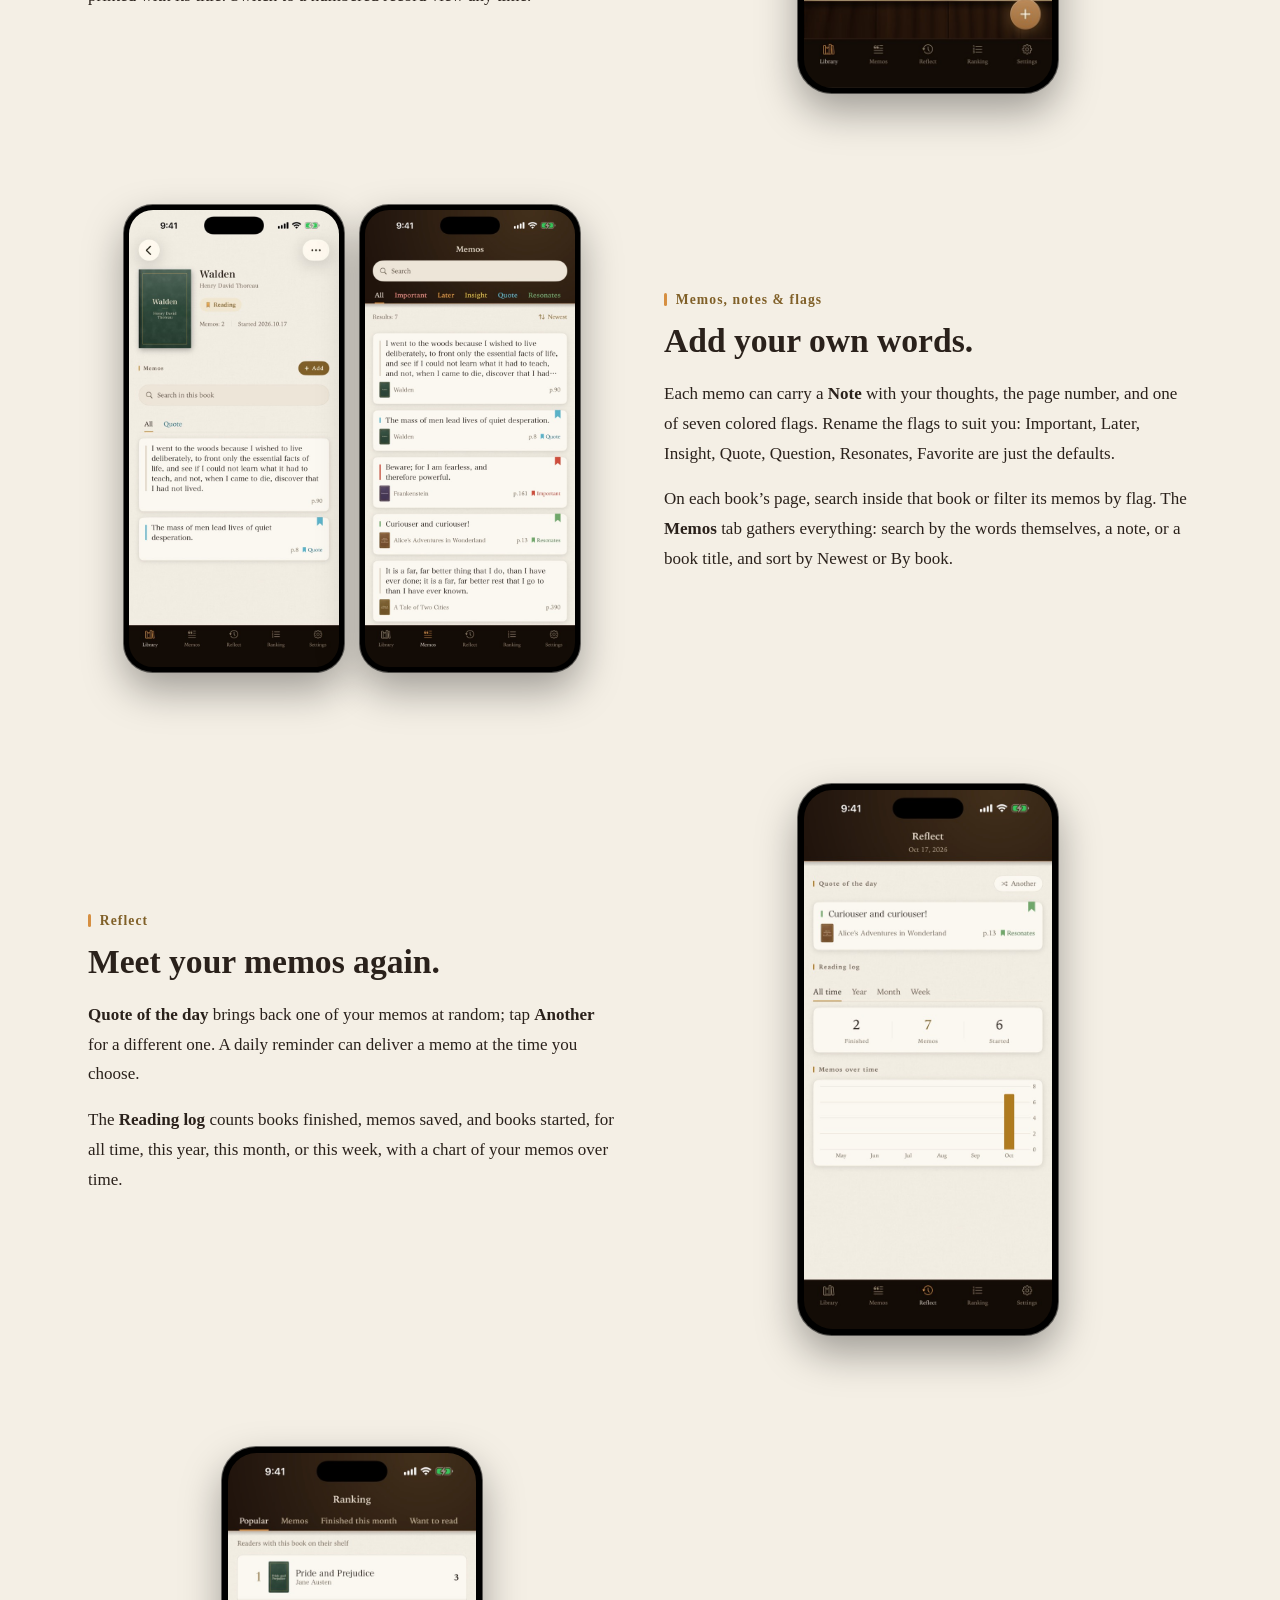
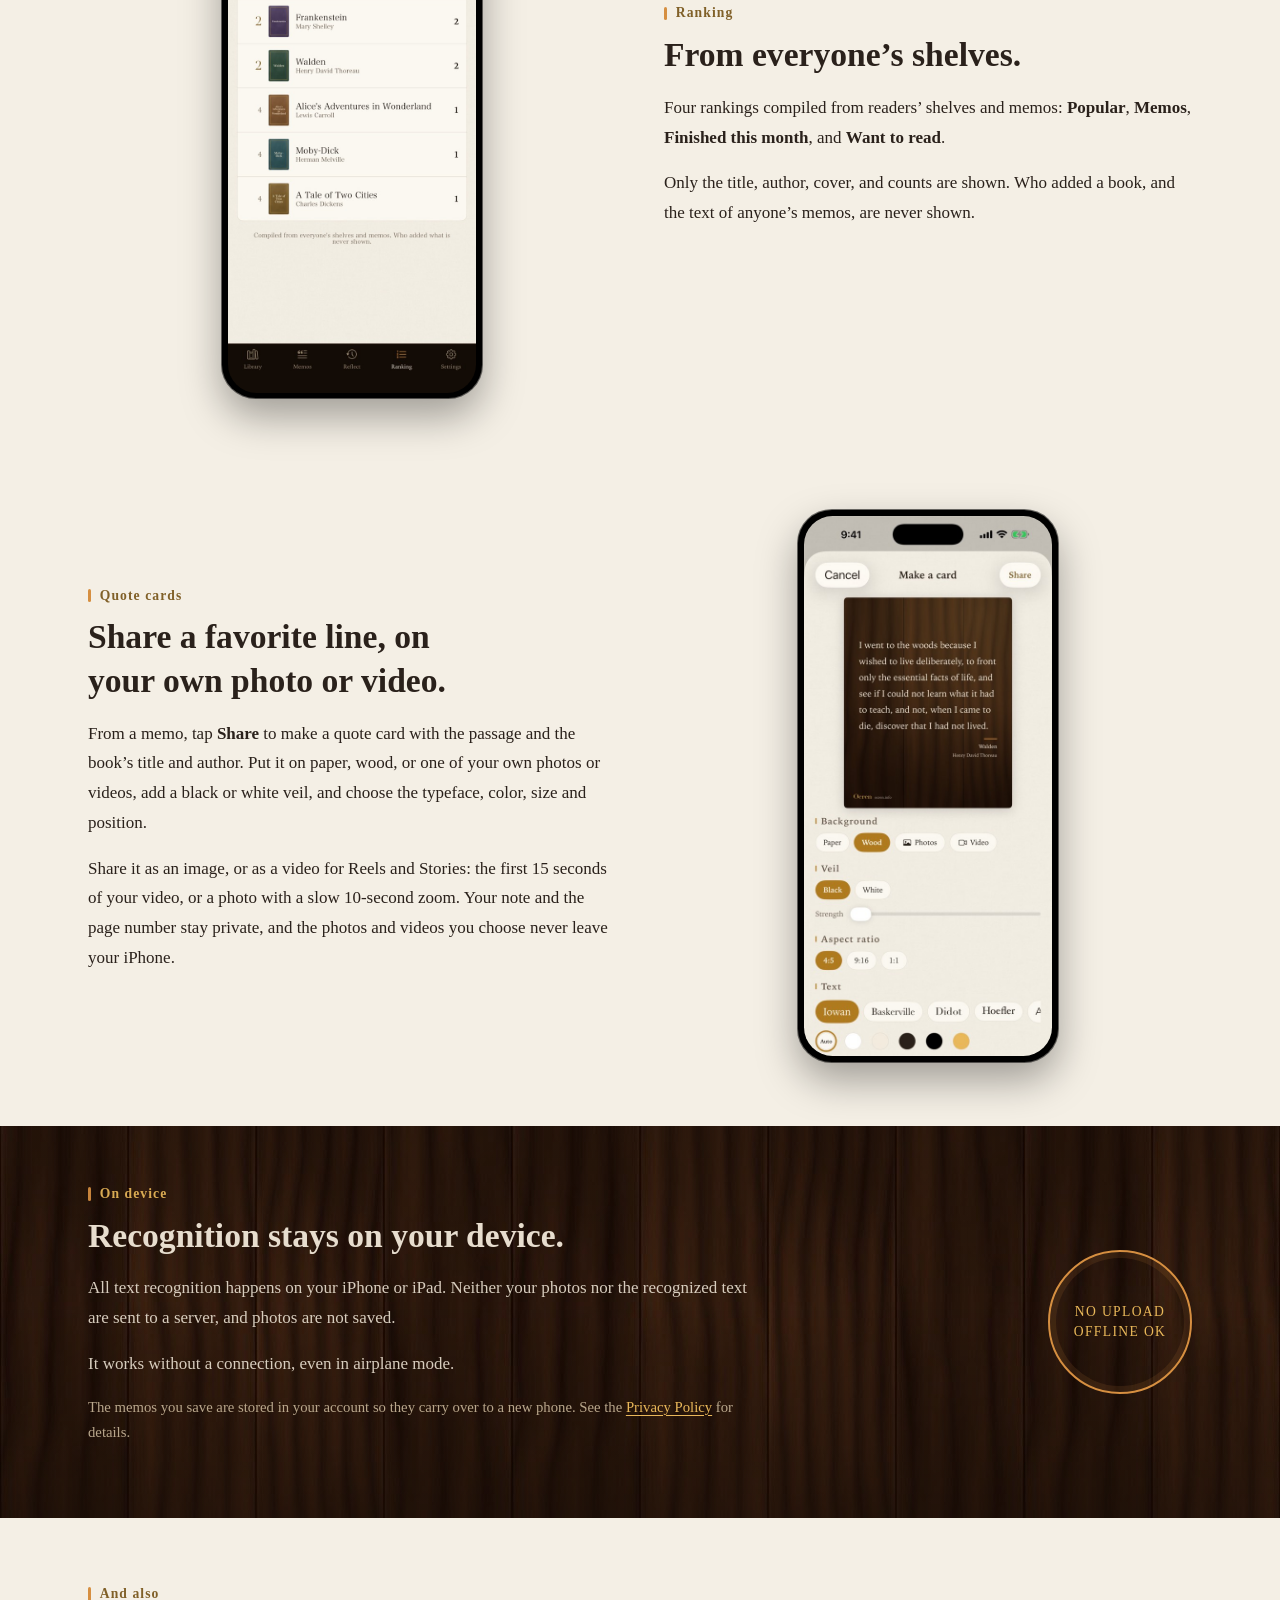
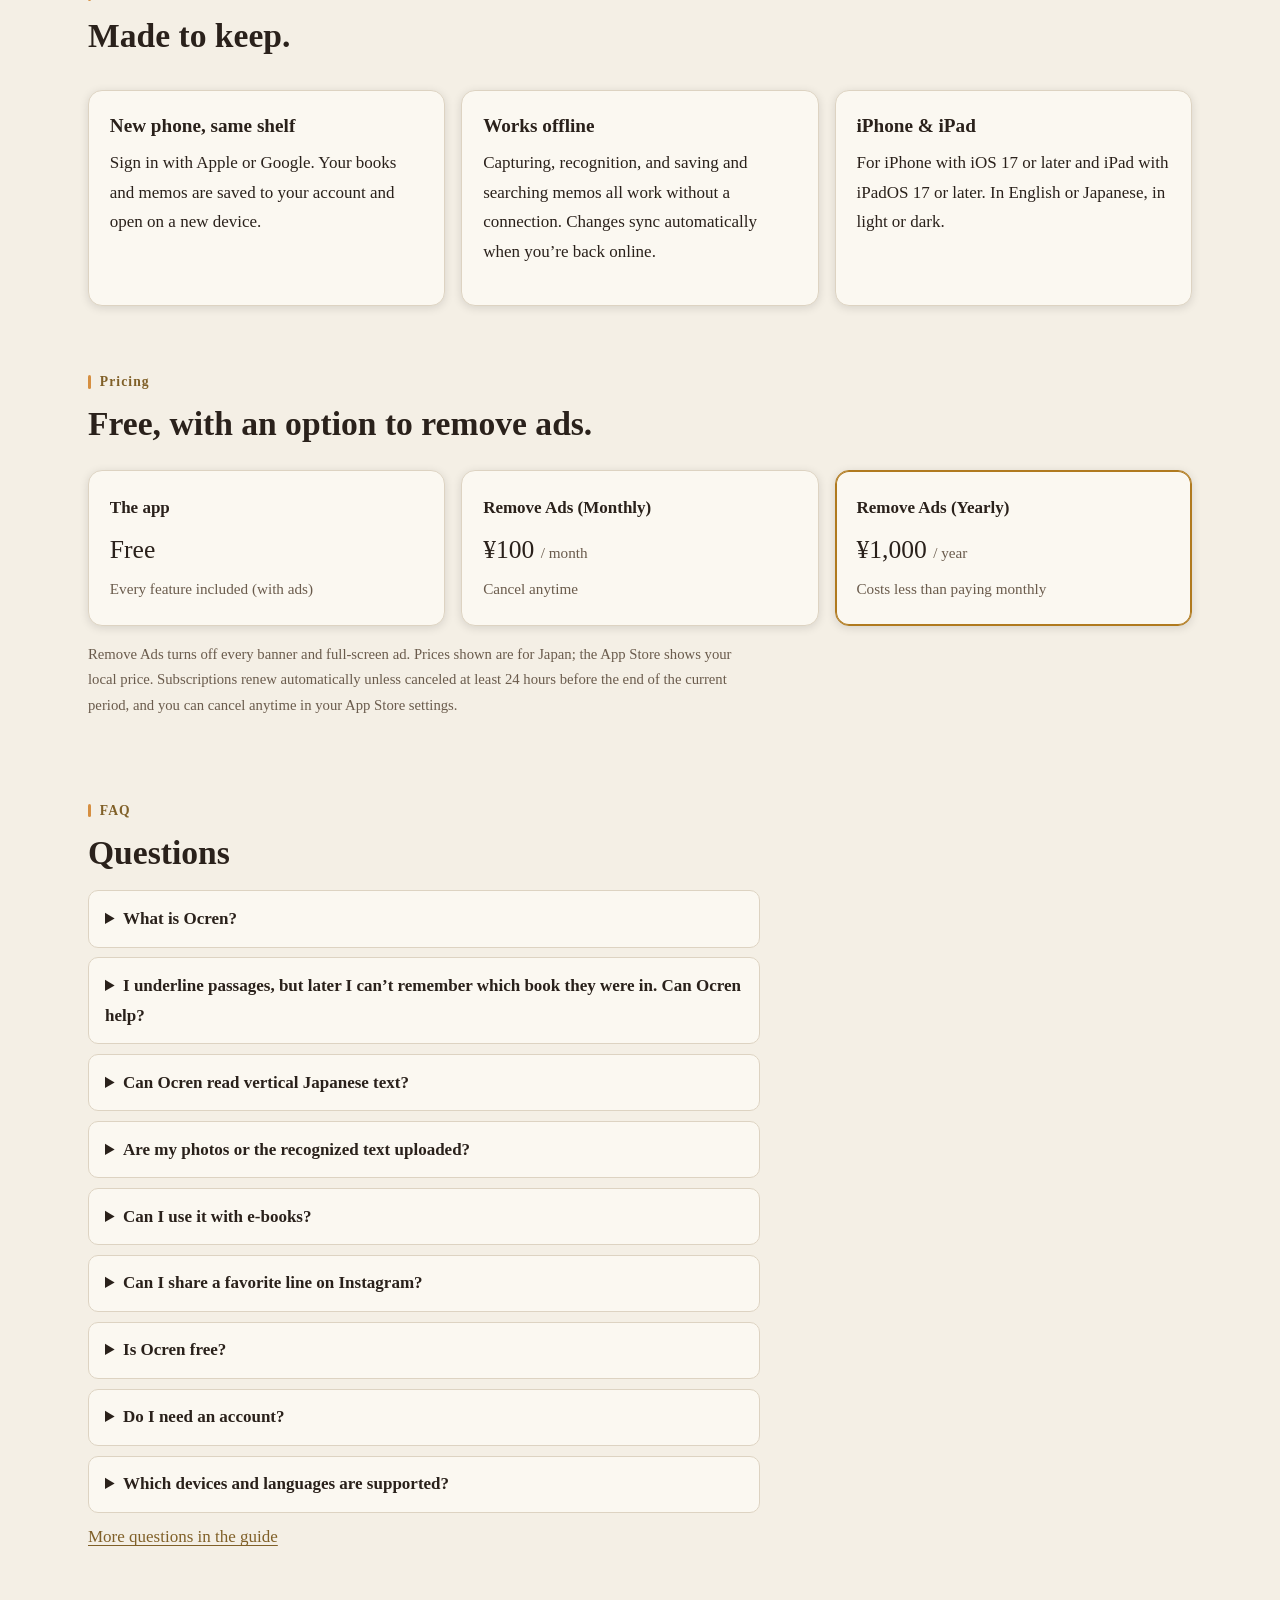
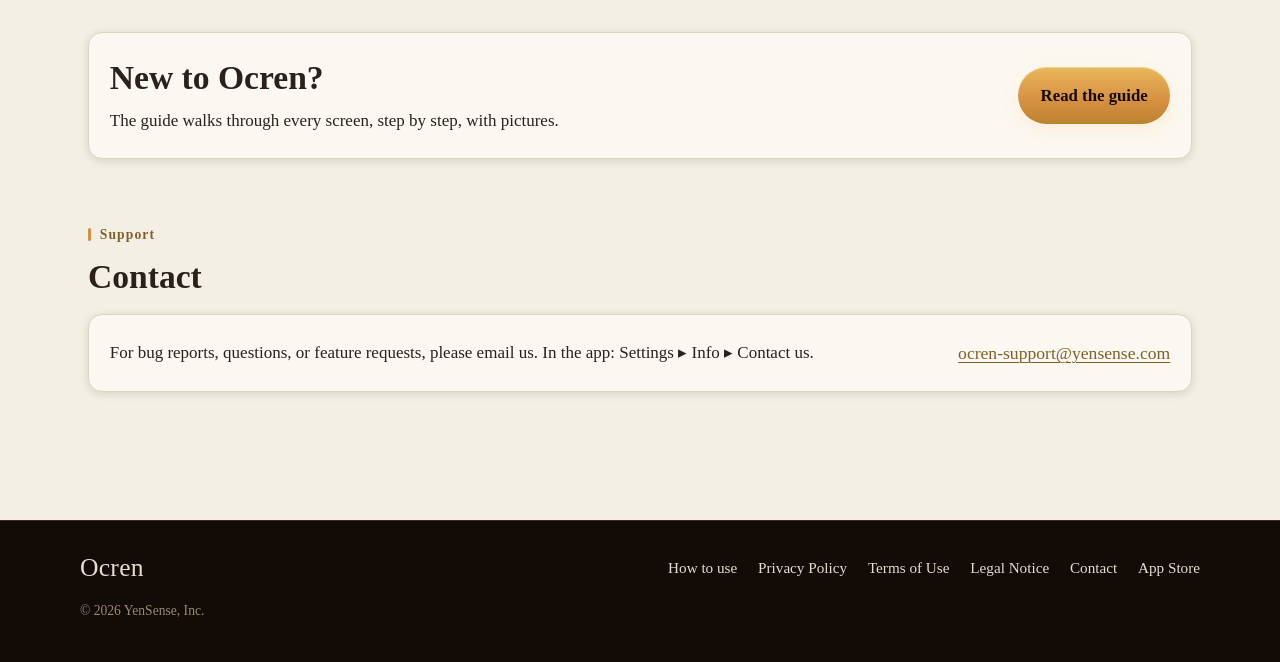
==== commit 3f5240f4: "Update quote card docs for 2.3 and the privacy policy" ====
--- a/index.html
+++ b/index.html
@@ -84,6 +84,7 @@
     "Notes and seven colored flags",
     "A memo across pages, or several memos from one photo",
     "Quote of the day and a daily reminder",
+    "Quote cards on paper, wood, or your own photo or video, shared as an image or a video",
     "Wooden bookshelf with Reading, Read and Want to read",
     "Sync across devices with Sign in with Apple or Google",
     "Works offline"
@@ -148,6 +149,14 @@
     },
     {
      "@type": "Question",
+     "name": "Can I share a favorite line on Instagram?",
+     "acceptedAnswer": {
+      "@type": "Answer",
+      "text": "Yes. From a memo, tap Share to make a quote card on paper, wood, or your own photo or video. Share it as an image, or as a video for Reels and Stories (the first 15 seconds of your video, or a photo with a slow 10-second zoom)."
+     }
+    },
+    {
+     "@type": "Question",
      "name": "Is Ocren free?",
      "acceptedAnswer": {
       "@type": "Answer",
@@ -302,10 +311,11 @@
   <div class="feature">
     <div class="text">
       <p class="heading-label">Quote cards</p>
-      <h2 id="share">Share a favorite line.</h2>
-      <p>From a memo, tap <strong>Share</strong> to make a card image on cream paper with the passage, the book’s title and author, and the Ocren wordmark. Your note and the page number stay private: they are not on the card.</p>
-    </div>
-    <div class="figure"><figure><div class="plain"><img src="img/en/sharecard.jpg" width="600" height="744" alt="A quote card: a passage from Thoreau’s Walden, with the title, the author, and the Ocren wordmark" loading="lazy" decoding="async"></div></figure></div>
+      <h2 id="share">Share a favorite line, on your own photo or video.</h2>
+      <p>From a memo, tap <strong>Share</strong> to make a quote card with the passage and the book’s title and author. Put it on paper, wood, or one of your own photos or videos, add a black or white veil, and choose the typeface, color, size and position.</p>
+      <p>Share it as an image, or as a video for Reels and Stories: the first 15 seconds of your video, or a photo with a slow 10-second zoom. Your note and the page number stay private, and the photos and videos you choose never leave your iPhone.</p>
+    </div>
+    <div class="figure"><figure><div class="phone"><img src="img/en/cardeditor.jpg" width="520" height="1130" alt="Make a card: a quote from Walden on a wooden background, with Background, Veil, Aspect ratio and Text below" loading="lazy" decoding="async"></div></figure></div>
   </div>
 </section>
 
@@ -357,6 +367,8 @@
     <p>No. Text recognition runs entirely on your iPhone or iPad, and photos are not saved. The memos you choose to save are stored in your account so that they carry over to a new device.</p></details>
   <details><summary>Can I use it with e-books?</summary>
     <p>Yes. Take a screenshot of the e-book page and choose it with Photos on the camera screen.</p></details>
+  <details><summary>Can I share a favorite line on Instagram?</summary>
+    <p>Yes. From a memo, tap Share to make a quote card on paper, wood, or your own photo or video. Share it as an image, or as a video for Reels and Stories (the first 15 seconds of your video, or a photo with a slow 10-second zoom).</p></details>
   <details><summary>Is Ocren free?</summary>
     <p>Yes. Every feature is free, with ads. Remove Ads is an optional subscription, monthly or yearly; the App Store shows the price in your country.</p></details>
   <details><summary>Do I need an account?</summary>
